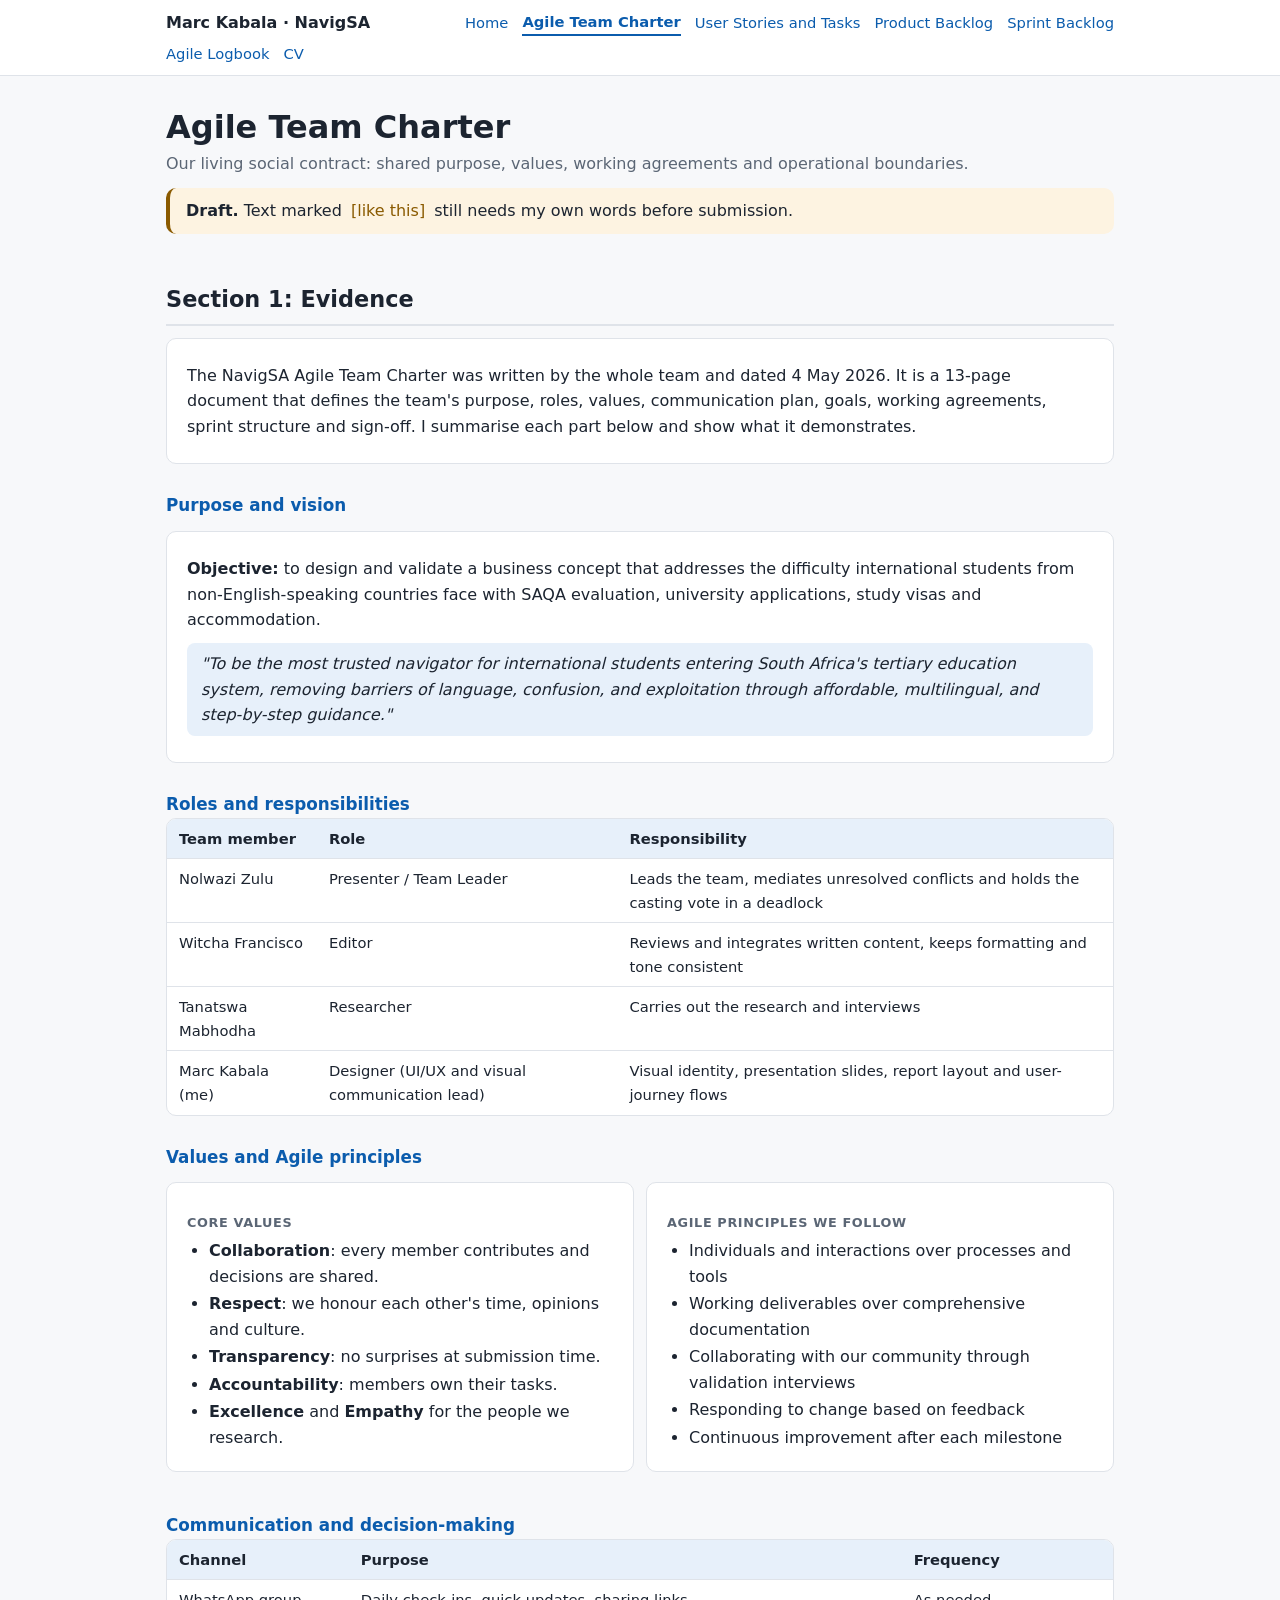
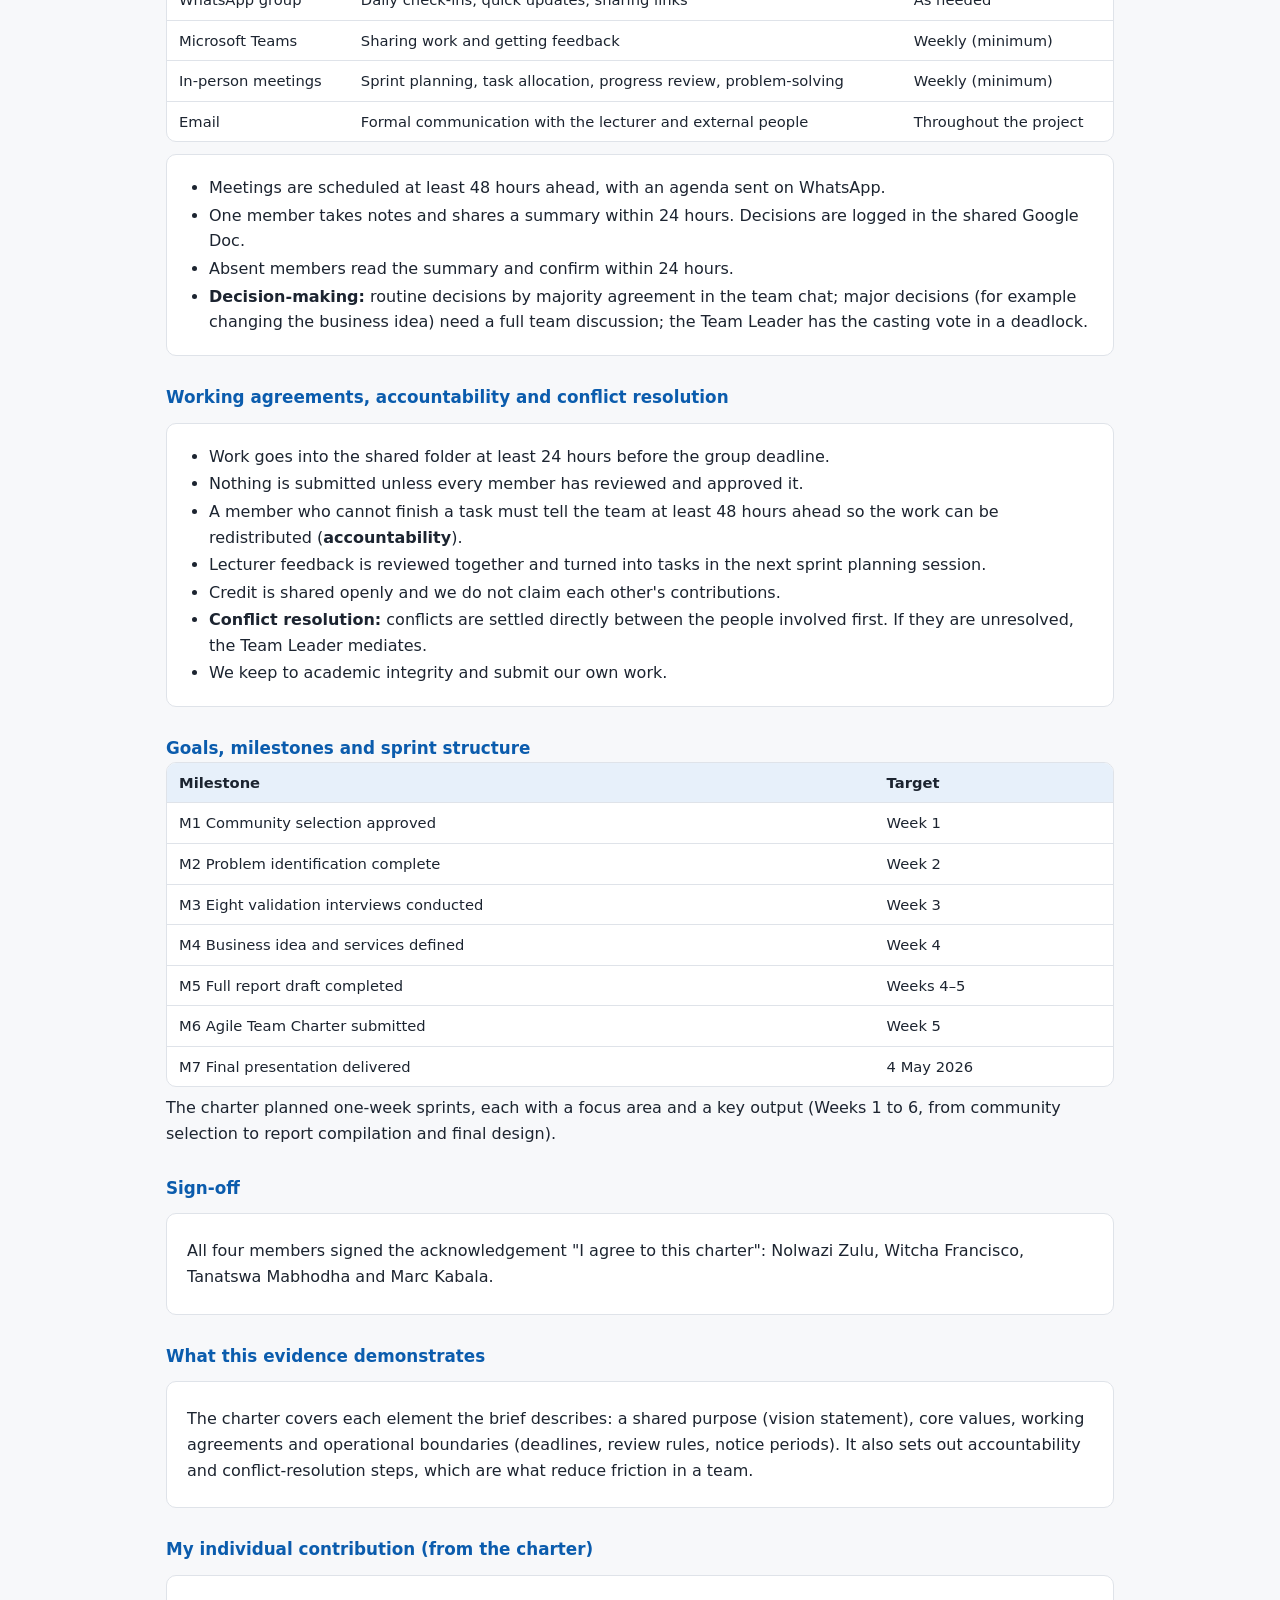
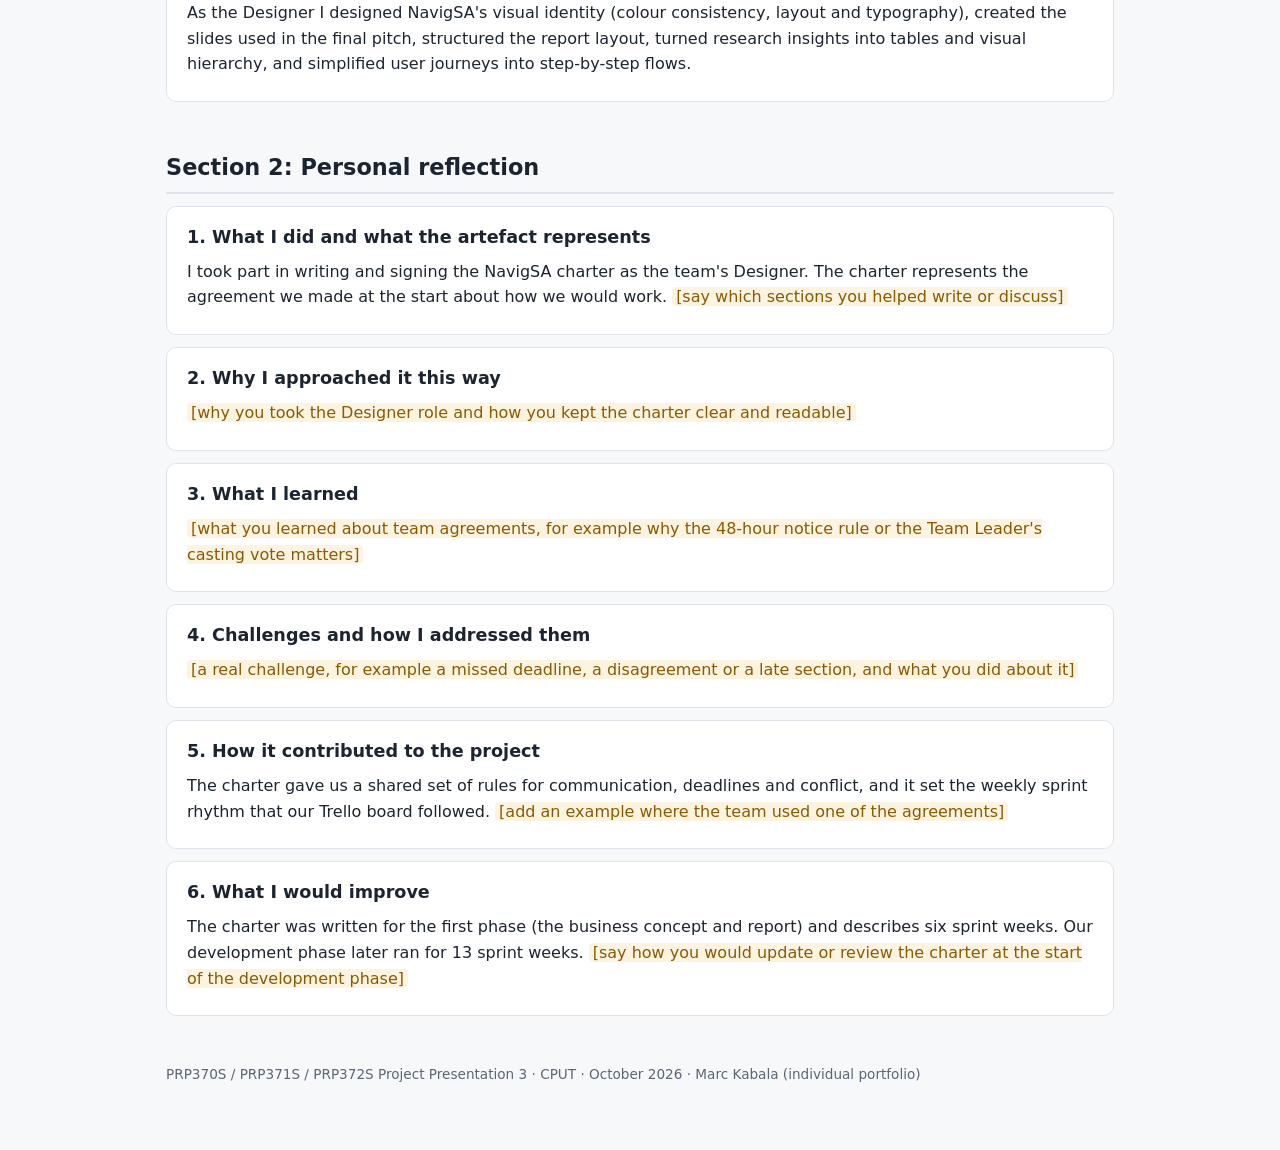
==== agile-portfolio/charter.html @ a1ca2632 "Add NavigSA Agile portfolio draft (charter, user stories, backlogs, logbook) Co-Authored-By: Claude " ====
<!doctype html><html lang="en"><head><meta charset="utf-8"><meta name="viewport" content="width=device-width, initial-scale=1">
<title>Agile Team Charter | NavigSA Agile Portfolio | Marc Kabala</title>
<meta name="description" content="Our living social contract: shared purpose, values, working agreements and operational boundaries."><link rel="stylesheet" href="assets/style.css"></head><body>
<a class="skip" href="#main">Skip to content</a>
<div class="topnav"><div><span class="brand">Marc Kabala · NavigSA</span><a href="index.html">Home</a><a href="charter.html" class=cur aria-current=page>Agile Team Charter</a><a href="user-stories.html">User Stories and Tasks</a><a href="product-backlog.html">Product Backlog</a><a href="sprint-backlog.html">Sprint Backlog</a><a href="logbook.html">Agile Logbook</a><a href="../">CV</a></div></div>
<main id="main"><h1>Agile Team Charter</h1><p class="sub">Our living social contract: shared purpose, values, working agreements and operational boundaries.</p>
<div class="draft"><strong>Draft.</strong> Text marked <span class="fill">[like this]</span> still needs my own words before submission.</div>
<h2>Section 1: Evidence</h2>
<div class=panel><p>The NavigSA Agile Team Charter was written by the whole team and dated 4 May 2026. It is a 13-page document that defines the team's purpose, roles, values, communication plan, goals, working agreements, sprint structure and sign-off. I summarise each part below and show what it demonstrates.</p></div>
<h3 class=epic>Purpose and vision</h3>
<div class=panel><p><strong>Objective:</strong> to design and validate a business concept that addresses the difficulty international students from non-English-speaking countries face with SAQA evaluation, university applications, study visas and accommodation.</p>
<blockquote>"To be the most trusted navigator for international students entering South Africa's tertiary education system, removing barriers of language, confusion, and exploitation through affordable, multilingual, and step-by-step guidance."</blockquote></div>
<h3 class=epic>Roles and responsibilities</h3>
<div class=table-wrap><table><thead><tr><th>Team member</th><th>Role</th><th>Responsibility</th></tr></thead><tbody><tr><td>Nolwazi Zulu</td><td>Presenter / Team Leader</td><td>Leads the team, mediates unresolved conflicts and holds the casting vote in a deadlock</td></tr><tr><td>Witcha Francisco</td><td>Editor</td><td>Reviews and integrates written content, keeps formatting and tone consistent</td></tr><tr><td>Tanatswa Mabhodha</td><td>Researcher</td><td>Carries out the research and interviews</td></tr><tr><td>Marc Kabala (me)</td><td>Designer (UI/UX and visual communication lead)</td><td>Visual identity, presentation slides, report layout and user-journey flows</td></tr></tbody></table></div>
<h3 class=epic>Values and Agile principles</h3>
<div class=two><div class=panel><h4>Core values</h4><ul><li><strong>Collaboration</strong>: every member contributes and decisions are shared.</li><li><strong>Respect</strong>: we honour each other's time, opinions and culture.</li><li><strong>Transparency</strong>: no surprises at submission time.</li><li><strong>Accountability</strong>: members own their tasks.</li><li><strong>Excellence</strong> and <strong>Empathy</strong> for the people we research.</li></ul></div>
<div class=panel><h4>Agile principles we follow</h4><ul><li>Individuals and interactions over processes and tools</li><li>Working deliverables over comprehensive documentation</li><li>Collaborating with our community through validation interviews</li><li>Responding to change based on feedback</li><li>Continuous improvement after each milestone</li></ul></div></div>
<h3 class=epic>Communication and decision-making</h3>
<div class=table-wrap><table><thead><tr><th>Channel</th><th>Purpose</th><th>Frequency</th></tr></thead><tbody><tr><td>WhatsApp group</td><td>Daily check-ins, quick updates, sharing links</td><td>As needed</td></tr><tr><td>Microsoft Teams</td><td>Sharing work and getting feedback</td><td>Weekly (minimum)</td></tr><tr><td>In-person meetings</td><td>Sprint planning, task allocation, progress review, problem-solving</td><td>Weekly (minimum)</td></tr><tr><td>Email</td><td>Formal communication with the lecturer and external people</td><td>Throughout the project</td></tr></tbody></table></div>
<div class=panel><ul><li>Meetings are scheduled at least 48 hours ahead, with an agenda sent on WhatsApp.</li><li>One member takes notes and shares a summary within 24 hours. Decisions are logged in the shared Google Doc.</li><li>Absent members read the summary and confirm within 24 hours.</li><li><strong>Decision-making:</strong> routine decisions by majority agreement in the team chat; major decisions (for example changing the business idea) need a full team discussion; the Team Leader has the casting vote in a deadlock.</li></ul></div>
<h3 class=epic>Working agreements, accountability and conflict resolution</h3>
<div class=panel><ul><li>Work goes into the shared folder at least 24 hours before the group deadline.</li><li>Nothing is submitted unless every member has reviewed and approved it.</li><li>A member who cannot finish a task must tell the team at least 48 hours ahead so the work can be redistributed (<strong>accountability</strong>).</li><li>Lecturer feedback is reviewed together and turned into tasks in the next sprint planning session.</li><li>Credit is shared openly and we do not claim each other's contributions.</li><li><strong>Conflict resolution:</strong> conflicts are settled directly between the people involved first. If they are unresolved, the Team Leader mediates.</li><li>We keep to academic integrity and submit our own work.</li></ul></div>
<h3 class=epic>Goals, milestones and sprint structure</h3>
<div class=table-wrap><table><thead><tr><th>Milestone</th><th>Target</th></tr></thead><tbody><tr><td>M1 Community selection approved</td><td>Week 1</td></tr><tr><td>M2 Problem identification complete</td><td>Week 2</td></tr><tr><td>M3 Eight validation interviews conducted</td><td>Week 3</td></tr><tr><td>M4 Business idea and services defined</td><td>Week 4</td></tr><tr><td>M5 Full report draft completed</td><td>Weeks 4–5</td></tr><tr><td>M6 Agile Team Charter submitted</td><td>Week 5</td></tr><tr><td>M7 Final presentation delivered</td><td>4 May 2026</td></tr></tbody></table></div>
<p>The charter planned one-week sprints, each with a focus area and a key output (Weeks 1 to 6, from community selection to report compilation and final design).</p>
<h3 class=epic>Sign-off</h3>
<div class=panel><p>All four members signed the acknowledgement "I agree to this charter": Nolwazi Zulu, Witcha Francisco, Tanatswa Mabhodha and Marc Kabala.</p></div>
<h3 class=epic>What this evidence demonstrates</h3>
<div class=panel><p>The charter covers each element the brief describes: a shared purpose (vision statement), core values, working agreements and operational boundaries (deadlines, review rules, notice periods). It also sets out accountability and conflict-resolution steps, which are what reduce friction in a team.</p></div>
<h3 class=epic>My individual contribution (from the charter)</h3>
<div class=panel><p>As the Designer I designed NavigSA's visual identity (colour consistency, layout and typography), created the slides used in the final pitch, structured the report layout, turned research insights into tables and visual hierarchy, and simplified user journeys into step-by-step flows.</p></div>
<h2 id=reflection>Section 2: Personal reflection</h2><div class=panel><h3>1. What I did and what the artefact represents</h3><p>I took part in writing and signing the NavigSA charter as the team's Designer. The charter represents the agreement we made at the start about how we would work. <span class=fill>[say which sections you helped write or discuss]</span></p></div><div class=panel><h3>2. Why I approached it this way</h3><p><span class=fill>[why you took the Designer role and how you kept the charter clear and readable]</span></p></div><div class=panel><h3>3. What I learned</h3><p><span class=fill>[what you learned about team agreements, for example why the 48-hour notice rule or the Team Leader's casting vote matters]</span></p></div><div class=panel><h3>4. Challenges and how I addressed them</h3><p><span class=fill>[a real challenge, for example a missed deadline, a disagreement or a late section, and what you did about it]</span></p></div><div class=panel><h3>5. How it contributed to the project</h3><p>The charter gave us a shared set of rules for communication, deadlines and conflict, and it set the weekly sprint rhythm that our Trello board followed. <span class=fill>[add an example where the team used one of the agreements]</span></p></div><div class=panel><h3>6. What I would improve</h3><p>The charter was written for the first phase (the business concept and report) and describes six sprint weeks. Our development phase later ran for 13 sprint weeks. <span class=fill>[say how you would update or review the charter at the start of the development phase]</span></p></div>
<footer>PRP370S / PRP371S / PRP372S Project Presentation 3 · CPUT · October 2026 · Marc Kabala (individual portfolio)</footer></main></body></html>
---- agile-portfolio/assets/style.css ----
:root{
  --bg:#f7f8fa;--surface:#ffffff;--text:#1c2430;--muted:#5b6675;--line:#dfe3e9;
  --accent:#0b5cad;--accent-soft:#e7f0fa;--must:#b3261e;--must-soft:#fbeaea;
  --should:#8a5a00;--should-soft:#fdf3e1;--ok:#1e7a3c;--ok-soft:#e6f4ea;--warn:#8a5a00;
}
@media (prefers-color-scheme: dark){
  :root:not([data-theme="light"]){
    --bg:#11151b;--surface:#1a2029;--text:#e6e9ee;--muted:#9aa5b4;--line:#2c3542;
    --accent:#6aa9ec;--accent-soft:#16283d;--must:#f08a83;--must-soft:#3a1d1c;
    --should:#e9b45a;--should-soft:#352813;--ok:#6fcf8e;--ok-soft:#173222;--warn:#e9b45a;
  }
}
:root[data-theme="dark"]{
  --bg:#11151b;--surface:#1a2029;--text:#e6e9ee;--muted:#9aa5b4;--line:#2c3542;
  --accent:#6aa9ec;--accent-soft:#16283d;--must:#f08a83;--must-soft:#3a1d1c;
  --should:#e9b45a;--should-soft:#352813;--ok:#6fcf8e;--ok-soft:#173222;--warn:#e9b45a;
}
*{box-sizing:border-box}
body{margin:0;background:var(--bg);color:var(--text);font:16px/1.6 system-ui,-apple-system,"Segoe UI",Roboto,sans-serif}
main{max-width:980px;margin:0 auto;padding:32px 16px 64px}
h1{font-size:2rem;line-height:1.2;margin:0 0 4px}
h2{font-size:1.4rem;margin:48px 0 12px;padding-bottom:6px;border-bottom:2px solid var(--line)}
h3{font-size:1.1rem;margin:0}
h4{font-size:.8rem;text-transform:uppercase;letter-spacing:.05em;color:var(--muted);margin:14px 0 4px}
p{margin:8px 0}
a{color:var(--accent)}
.sub{color:var(--muted);margin:0}
nav{display:flex;flex-wrap:wrap;gap:8px;margin:20px 0 0}
nav a{background:var(--surface);border:1px solid var(--line);border-radius:999px;padding:4px 12px;text-decoration:none;font-size:.9rem}
.panel{background:var(--surface);border:1px solid var(--line);border-radius:10px;padding:16px 20px;margin:12px 0}
.grid{display:grid;grid-template-columns:repeat(auto-fit,minmax(180px,1fr));gap:12px}
.stat{background:var(--surface);border:1px solid var(--line);border-radius:10px;padding:12px 16px}
.stat b{display:block;font-size:1.6rem}
.stat span{color:var(--muted);font-size:.9rem}
.table-wrap{overflow-x:auto;background:var(--surface);border:1px solid var(--line);border-radius:10px}
table{border-collapse:collapse;width:100%;font-size:.92rem}
th,td{text-align:left;padding:8px 12px;border-bottom:1px solid var(--line);vertical-align:top}
th{background:var(--accent-soft);font-weight:600}
tr:last-child td{border-bottom:0}
.epic{margin-top:28px;font-size:1.05rem;color:var(--accent)}
.story{background:var(--surface);border:1px solid var(--line);border-left:4px solid var(--accent);border-radius:10px;padding:16px 20px;margin:14px 0}
.story header{display:flex;flex-wrap:wrap;justify-content:space-between;gap:8px;align-items:baseline}
.id{font-family:ui-monospace,Consolas,monospace;color:var(--muted);font-size:.85rem;margin-right:6px}
.tags{display:flex;flex-wrap:wrap;gap:6px}
.tag{font-size:.75rem;border-radius:999px;padding:2px 10px;border:1px solid var(--line);white-space:nowrap}
.must{background:var(--must-soft);color:var(--must);border-color:transparent}
.should{background:var(--should-soft);color:var(--should);border-color:transparent}
.done{background:var(--ok-soft);color:var(--ok);border-color:transparent}
.open{color:var(--muted)}
blockquote{margin:10px 0;padding:8px 14px;background:var(--accent-soft);border-radius:8px;font-style:italic}
ul,ol{margin:4px 0;padding-left:22px}
li{margin:2px 0}
.ac li::marker{content:"✓  ";color:var(--ok)}
.tasks li{list-style:none;margin-left:-22px;display:flex;gap:8px}
.tasks li::before{content:"☐";color:var(--muted)}
.meta{font-size:.85rem;color:var(--muted);margin-top:10px}
.finding{border-left:4px solid var(--warn)}
.refs li{margin-bottom:6px}
footer{margin-top:48px;color:var(--muted);font-size:.85rem}
@media print{nav{display:none}.story{break-inside:avoid}}

.topnav{background:var(--surface);border-bottom:1px solid var(--line)}
.topnav div{max-width:980px;margin:0 auto;padding:10px 16px;display:flex;flex-wrap:wrap;gap:6px 14px;align-items:center}
.topnav a{text-decoration:none;font-size:.92rem}
.topnav a.cur{font-weight:700;border-bottom:2px solid var(--accent)}
.topnav .brand{font-weight:700;margin-right:auto}
.draft{border-left:4px solid var(--should);background:var(--should-soft);border-radius:10px;padding:10px 16px;margin:12px 0}
.fill{background:var(--should-soft);color:var(--should);padding:0 4px;border-radius:4px}
.two{display:grid;grid-template-columns:repeat(auto-fit,minmax(280px,1fr));gap:12px}
details{background:var(--surface);border:1px solid var(--line);border-radius:10px;padding:8px 16px;margin:10px 0}
summary{cursor:pointer;font-weight:600}
.skip{position:absolute;left:-999px}.skip:focus{left:8px;top:8px;background:var(--surface);padding:6px 10px;z-index:9}
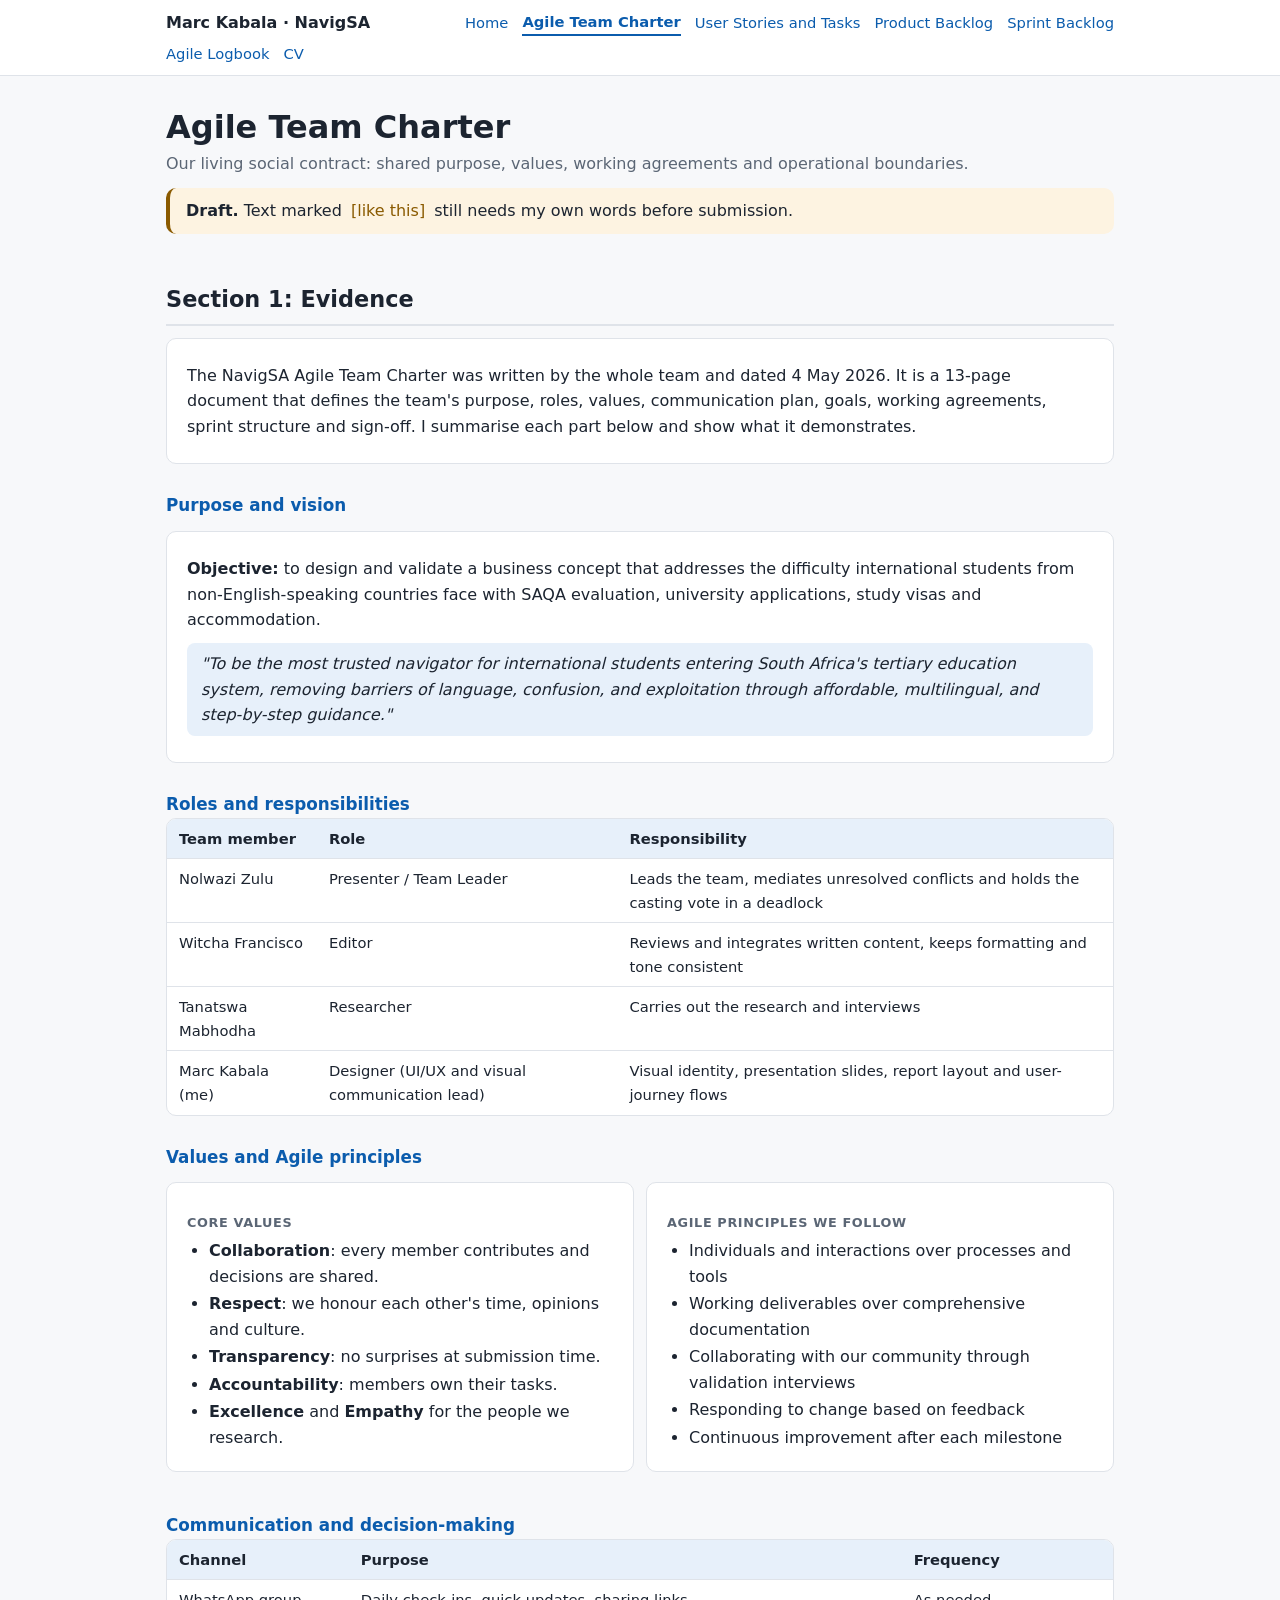
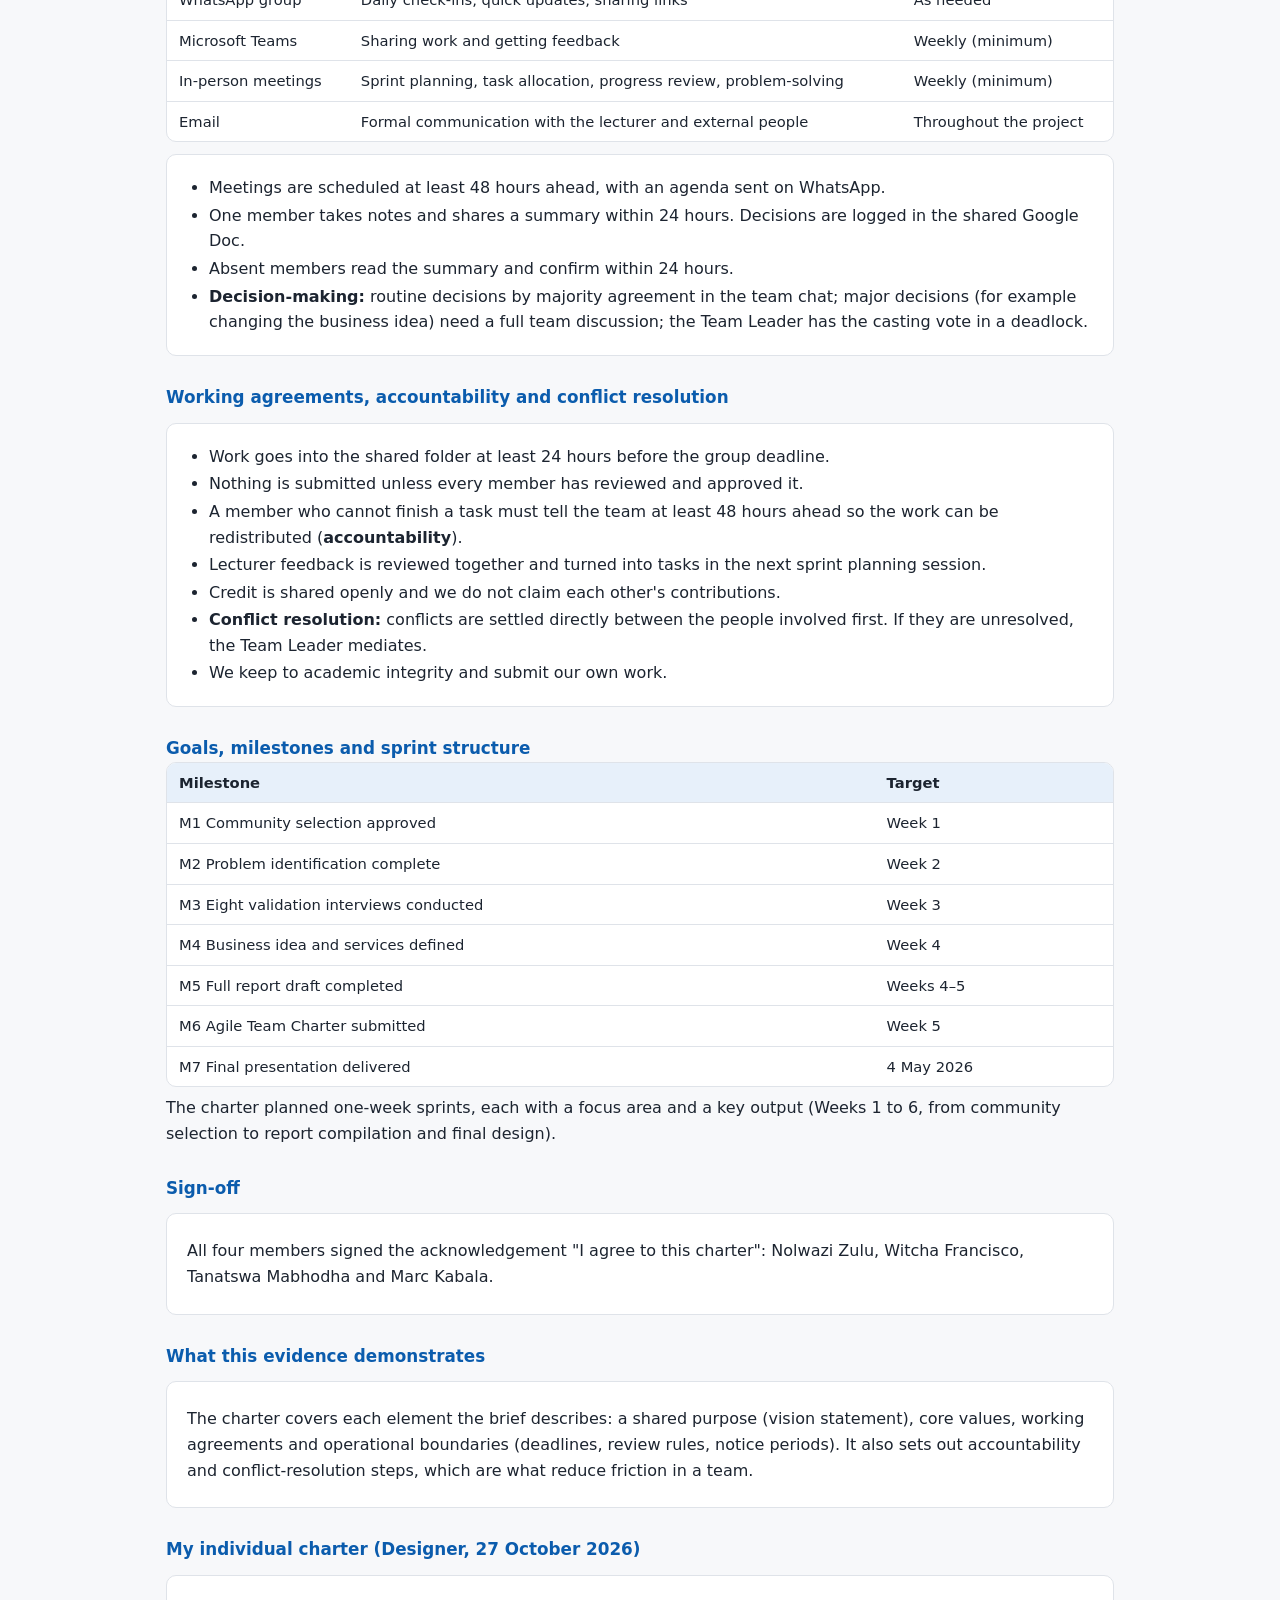
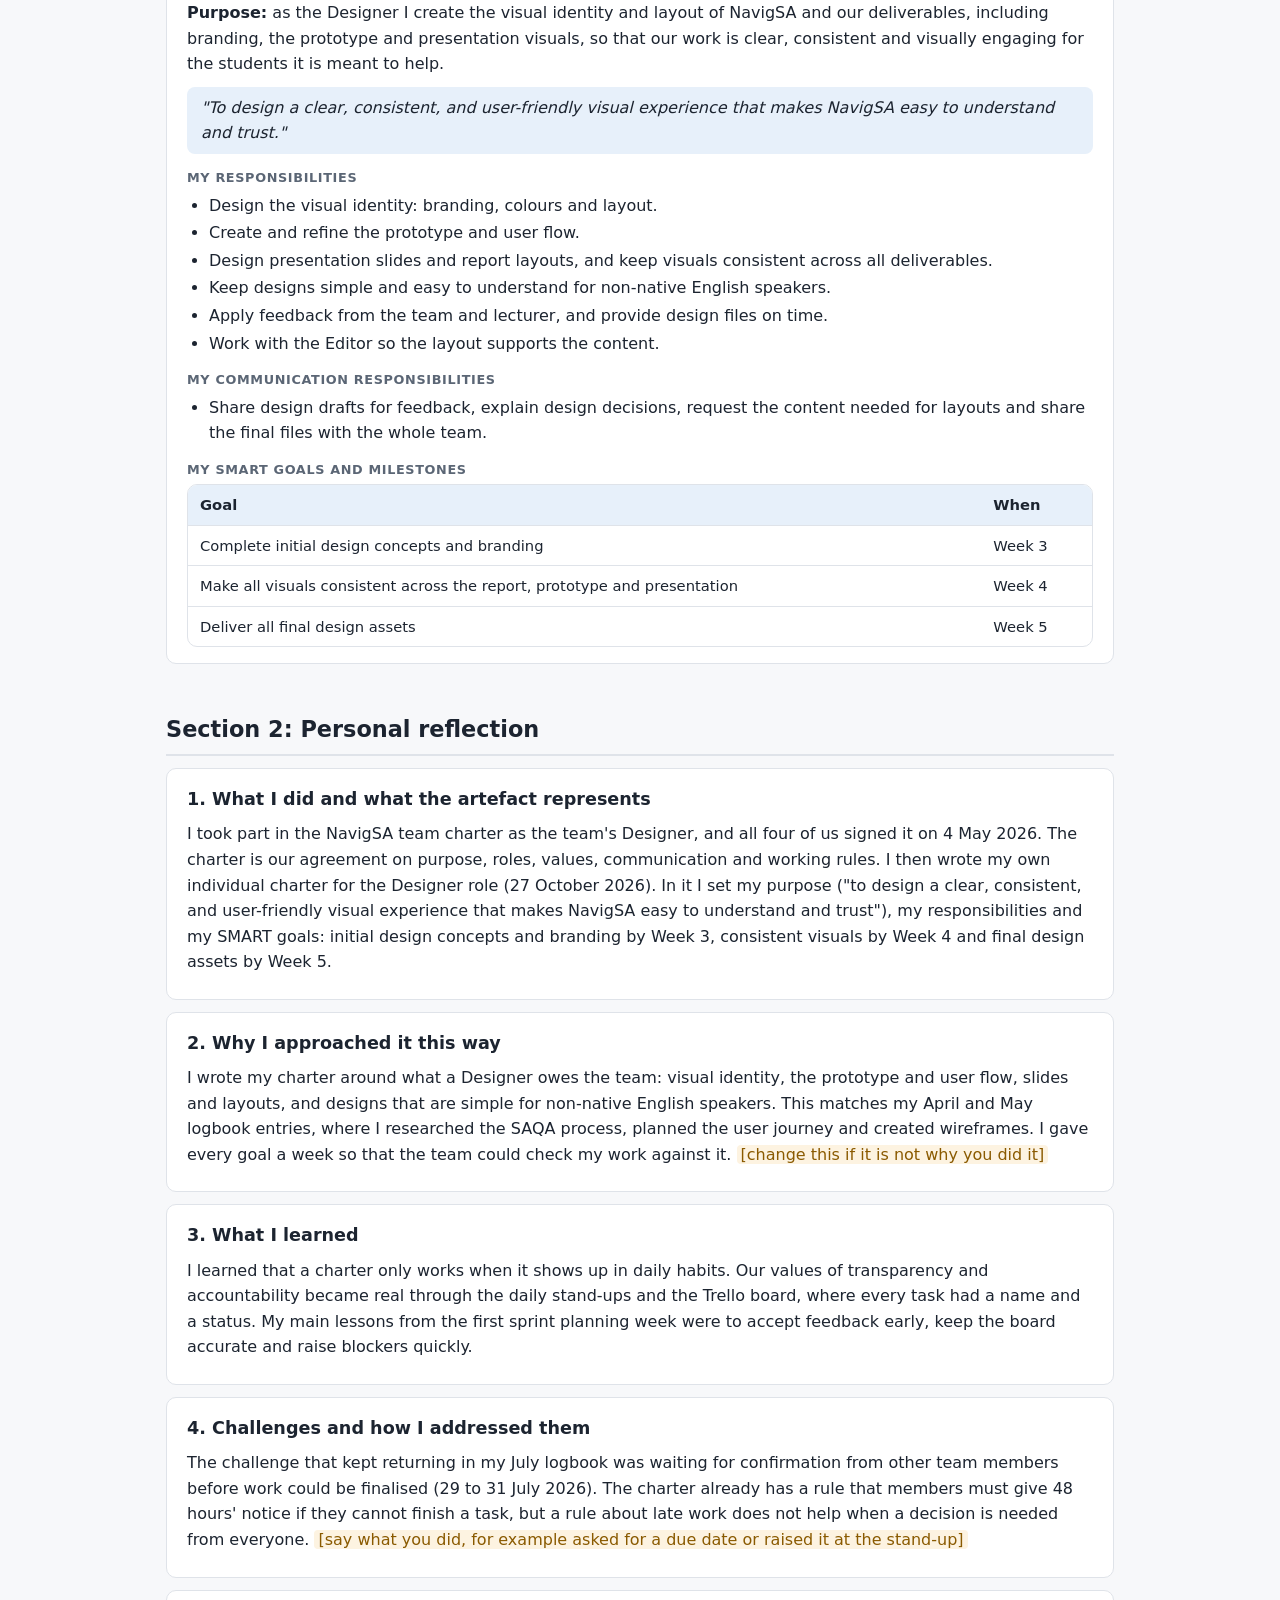
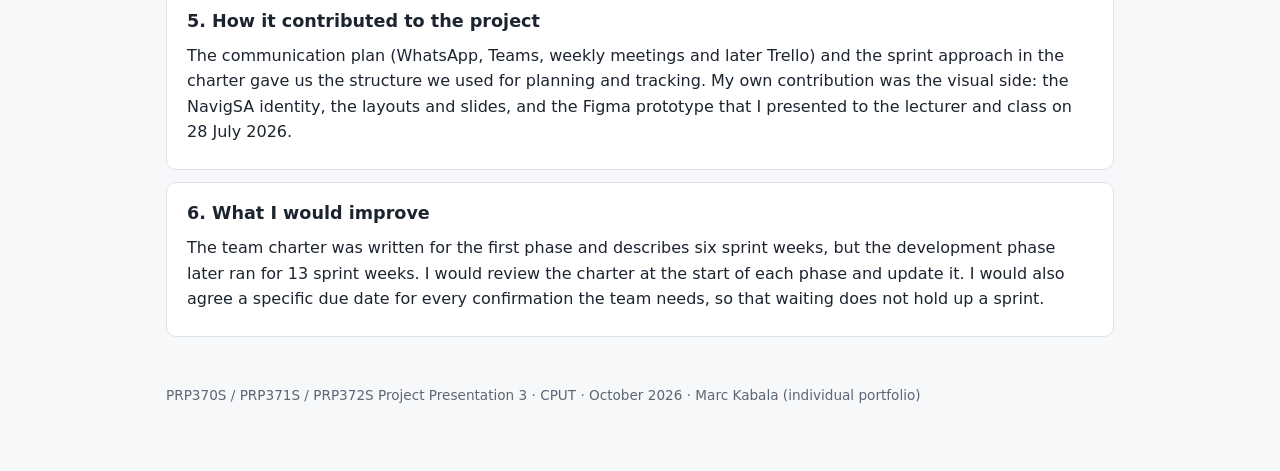
==== commit 147f4d2a: "Add personal reflections and individual Designer charter to portfolio pages Co-Authored-By: Claude S" ====
--- a/agile-portfolio/charter.html
+++ b/agile-portfolio/charter.html
@@ -27,7 +27,11 @@
 <div class=panel><p>All four members signed the acknowledgement "I agree to this charter": Nolwazi Zulu, Witcha Francisco, Tanatswa Mabhodha and Marc Kabala.</p></div>
 <h3 class=epic>What this evidence demonstrates</h3>
 <div class=panel><p>The charter covers each element the brief describes: a shared purpose (vision statement), core values, working agreements and operational boundaries (deadlines, review rules, notice periods). It also sets out accountability and conflict-resolution steps, which are what reduce friction in a team.</p></div>
-<h3 class=epic>My individual contribution (from the charter)</h3>
-<div class=panel><p>As the Designer I designed NavigSA's visual identity (colour consistency, layout and typography), created the slides used in the final pitch, structured the report layout, turned research insights into tables and visual hierarchy, and simplified user journeys into step-by-step flows.</p></div>
-<h2 id=reflection>Section 2: Personal reflection</h2><div class=panel><h3>1. What I did and what the artefact represents</h3><p>I took part in writing and signing the NavigSA charter as the team's Designer. The charter represents the agreement we made at the start about how we would work. <span class=fill>[say which sections you helped write or discuss]</span></p></div><div class=panel><h3>2. Why I approached it this way</h3><p><span class=fill>[why you took the Designer role and how you kept the charter clear and readable]</span></p></div><div class=panel><h3>3. What I learned</h3><p><span class=fill>[what you learned about team agreements, for example why the 48-hour notice rule or the Team Leader's casting vote matters]</span></p></div><div class=panel><h3>4. Challenges and how I addressed them</h3><p><span class=fill>[a real challenge, for example a missed deadline, a disagreement or a late section, and what you did about it]</span></p></div><div class=panel><h3>5. How it contributed to the project</h3><p>The charter gave us a shared set of rules for communication, deadlines and conflict, and it set the weekly sprint rhythm that our Trello board followed. <span class=fill>[add an example where the team used one of the agreements]</span></p></div><div class=panel><h3>6. What I would improve</h3><p>The charter was written for the first phase (the business concept and report) and describes six sprint weeks. Our development phase later ran for 13 sprint weeks. <span class=fill>[say how you would update or review the charter at the start of the development phase]</span></p></div>
+<h3 class=epic>My individual charter (Designer, 27 October 2026)</h3>
+<div class=panel><p><strong>Purpose:</strong> as the Designer I create the visual identity and layout of NavigSA and our deliverables, including branding, the prototype and presentation visuals, so that our work is clear, consistent and visually engaging for the students it is meant to help.</p>
+<blockquote>"To design a clear, consistent, and user-friendly visual experience that makes NavigSA easy to understand and trust."</blockquote>
+<h4>My responsibilities</h4><ul><li>Design the visual identity: branding, colours and layout.</li><li>Create and refine the prototype and user flow.</li><li>Design presentation slides and report layouts, and keep visuals consistent across all deliverables.</li><li>Keep designs simple and easy to understand for non-native English speakers.</li><li>Apply feedback from the team and lecturer, and provide design files on time.</li><li>Work with the Editor so the layout supports the content.</li></ul>
+<h4>My communication responsibilities</h4><ul><li>Share design drafts for feedback, explain design decisions, request the content needed for layouts and share the final files with the whole team.</li></ul>
+<h4>My SMART goals and milestones</h4><div class=table-wrap><table><thead><tr><th>Goal</th><th>When</th></tr></thead><tbody><tr><td>Complete initial design concepts and branding</td><td>Week 3</td></tr><tr><td>Make all visuals consistent across the report, prototype and presentation</td><td>Week 4</td></tr><tr><td>Deliver all final design assets</td><td>Week 5</td></tr></tbody></table></div></div>
+<h2 id=reflection>Section 2: Personal reflection</h2><div class=panel><h3>1. What I did and what the artefact represents</h3><p>I took part in the NavigSA team charter as the team's Designer, and all four of us signed it on 4 May 2026. The charter is our agreement on purpose, roles, values, communication and working rules. I then wrote my own individual charter for the Designer role (27 October 2026). In it I set my purpose ("to design a clear, consistent, and user-friendly visual experience that makes NavigSA easy to understand and trust"), my responsibilities and my SMART goals: initial design concepts and branding by Week 3, consistent visuals by Week 4 and final design assets by Week 5.</p></div><div class=panel><h3>2. Why I approached it this way</h3><p>I wrote my charter around what a Designer owes the team: visual identity, the prototype and user flow, slides and layouts, and designs that are simple for non-native English speakers. This matches my April and May logbook entries, where I researched the SAQA process, planned the user journey and created wireframes. I gave every goal a week so that the team could check my work against it. <span class=fill>[change this if it is not why you did it]</span></p></div><div class=panel><h3>3. What I learned</h3><p>I learned that a charter only works when it shows up in daily habits. Our values of transparency and accountability became real through the daily stand-ups and the Trello board, where every task had a name and a status. My main lessons from the first sprint planning week were to accept feedback early, keep the board accurate and raise blockers quickly.</p></div><div class=panel><h3>4. Challenges and how I addressed them</h3><p>The challenge that kept returning in my July logbook was waiting for confirmation from other team members before work could be finalised (29 to 31 July 2026). The charter already has a rule that members must give 48 hours' notice if they cannot finish a task, but a rule about late work does not help when a decision is needed from everyone. <span class=fill>[say what you did, for example asked for a due date or raised it at the stand-up]</span></p></div><div class=panel><h3>5. How it contributed to the project</h3><p>The communication plan (WhatsApp, Teams, weekly meetings and later Trello) and the sprint approach in the charter gave us the structure we used for planning and tracking. My own contribution was the visual side: the NavigSA identity, the layouts and slides, and the Figma prototype that I presented to the lecturer and class on 28 July 2026.</p></div><div class=panel><h3>6. What I would improve</h3><p>The team charter was written for the first phase and describes six sprint weeks, but the development phase later ran for 13 sprint weeks. I would review the charter at the start of each phase and update it. I would also agree a specific due date for every confirmation the team needs, so that waiting does not hold up a sprint.</p></div>
 <footer>PRP370S / PRP371S / PRP372S Project Presentation 3 · CPUT · October 2026 · Marc Kabala (individual portfolio)</footer></main></body></html>
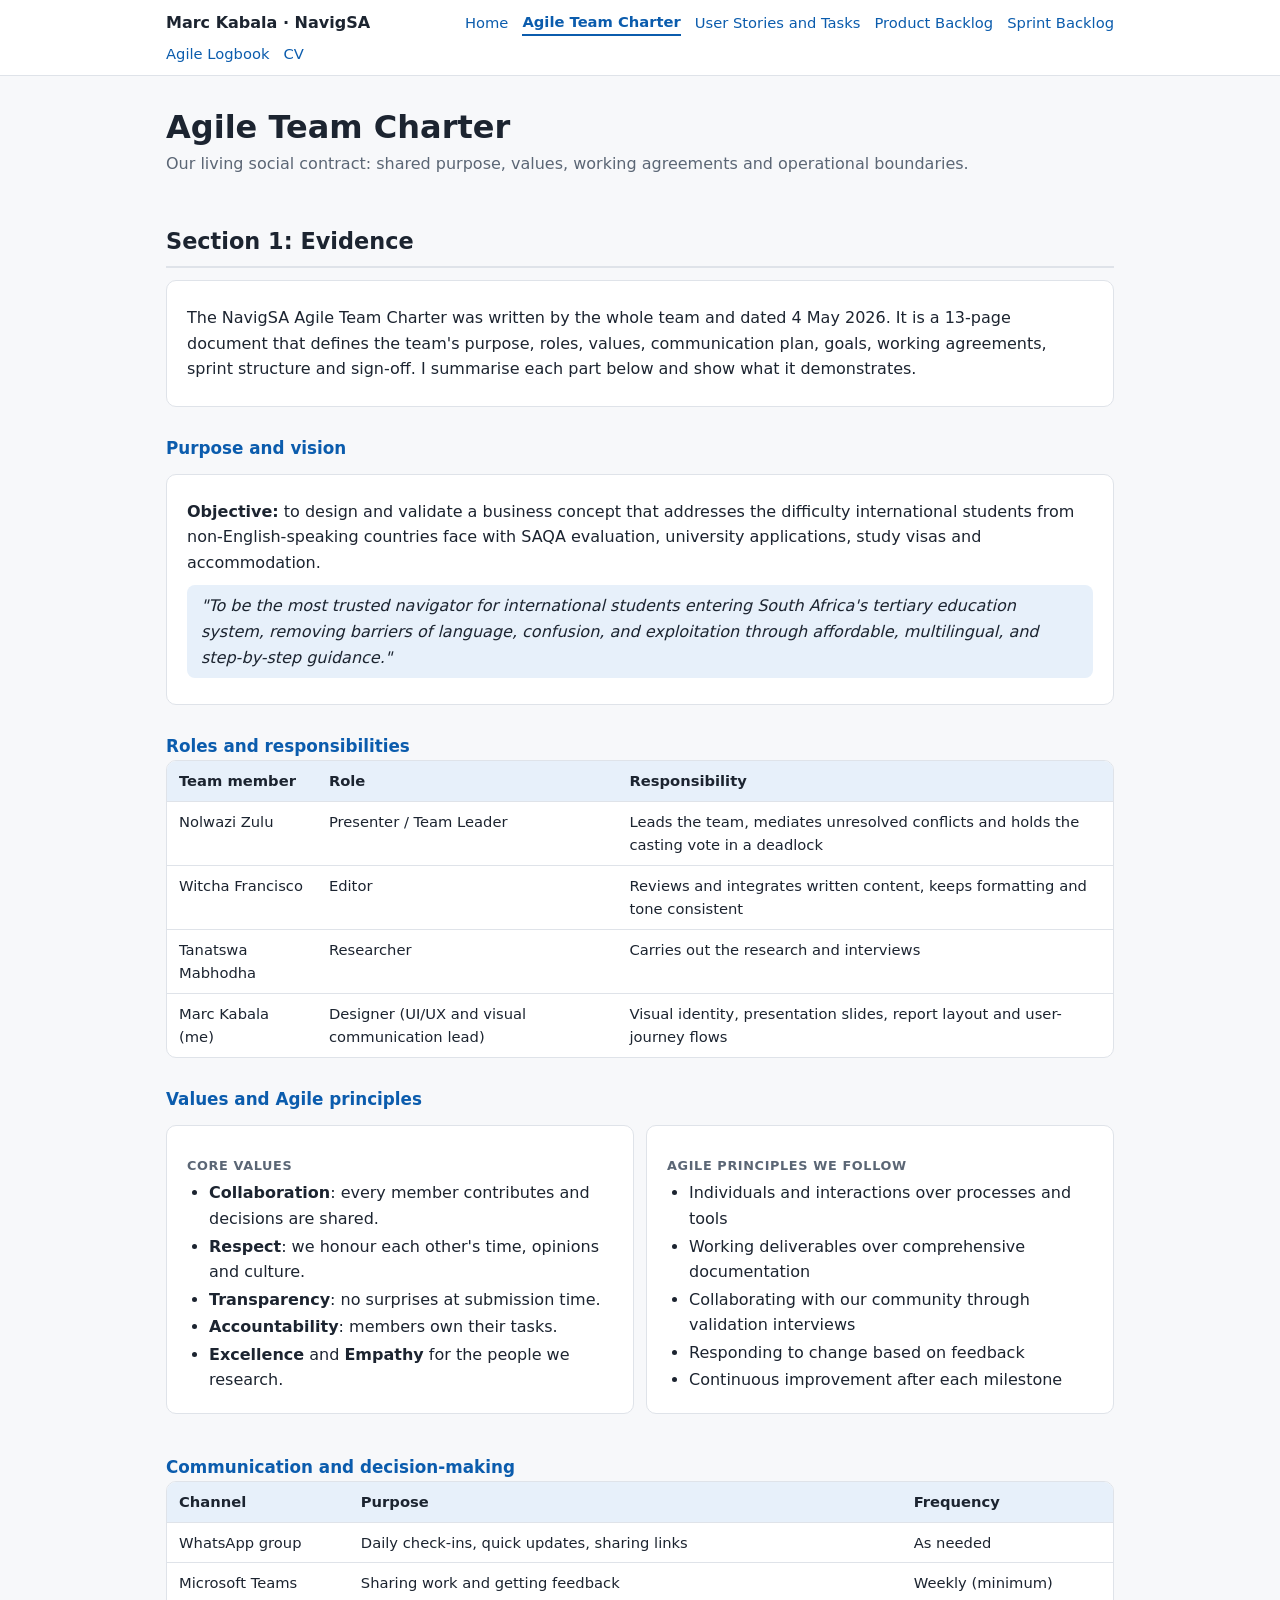
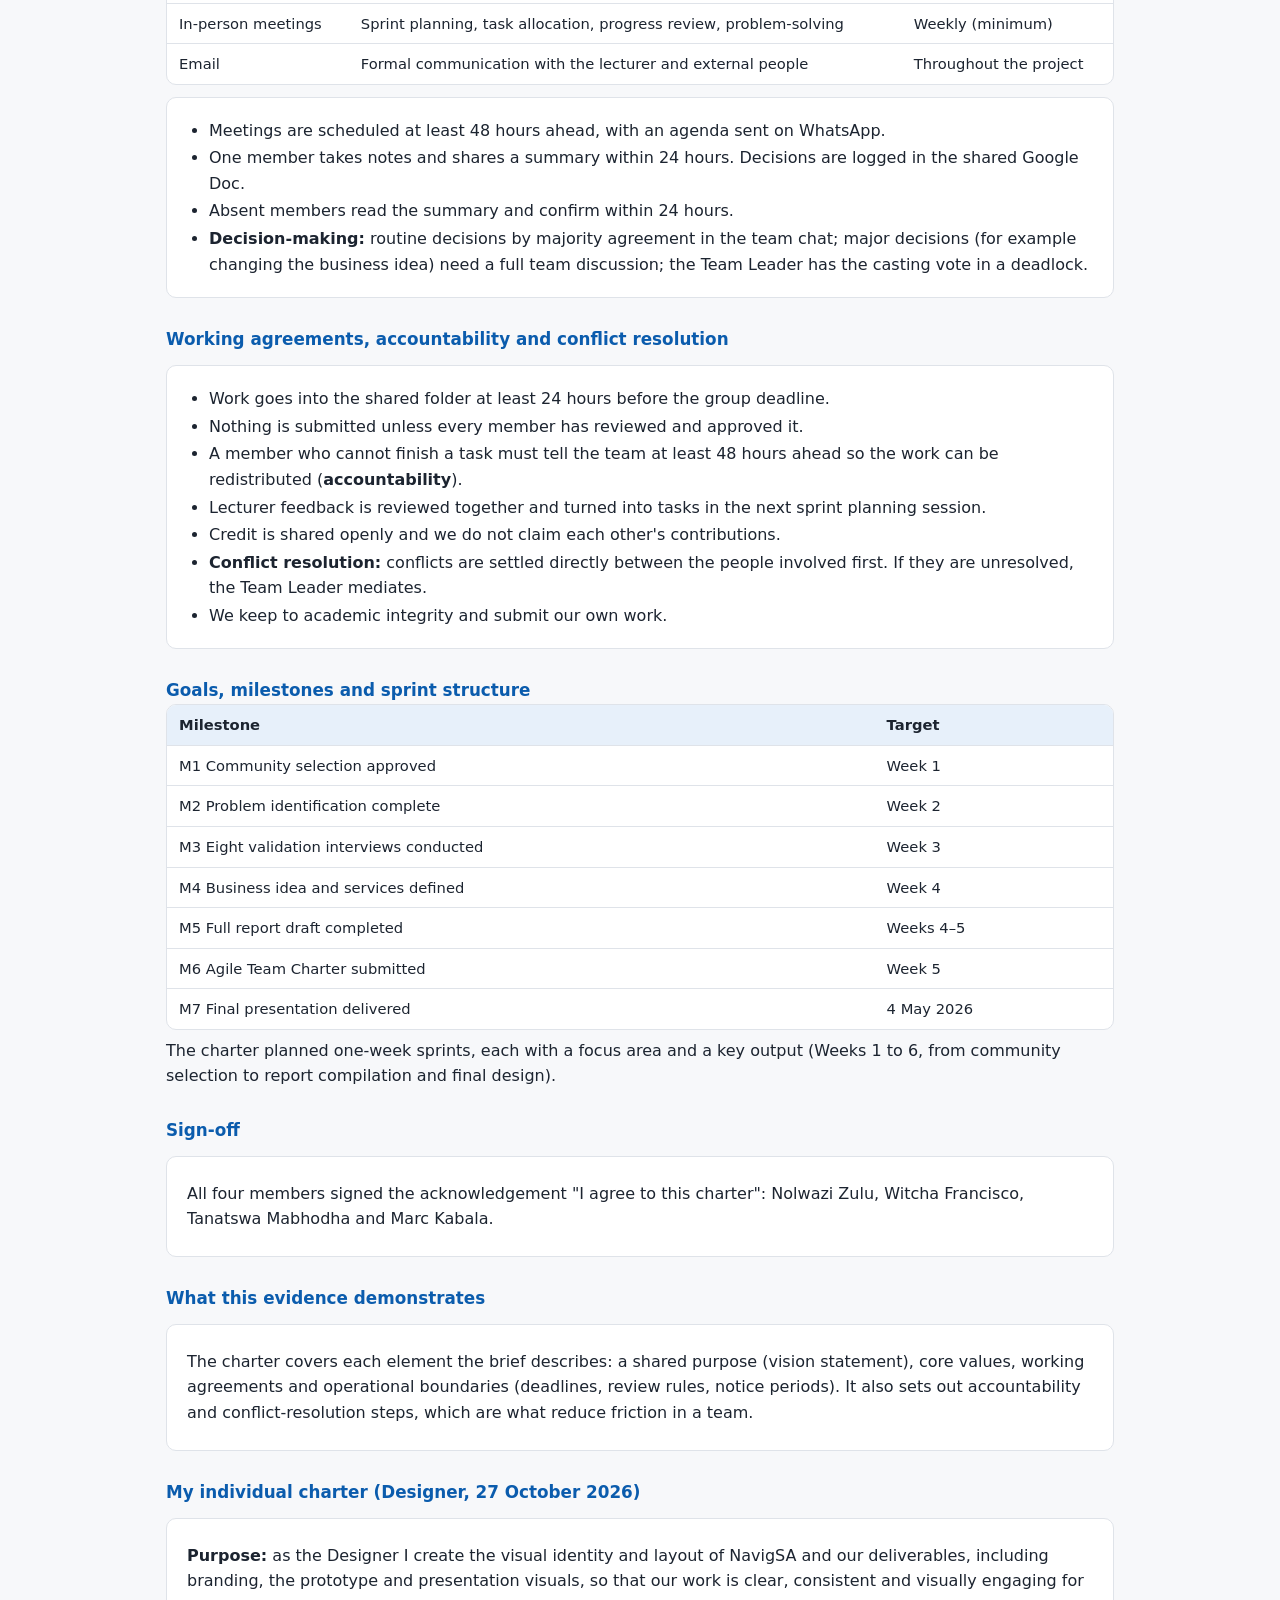
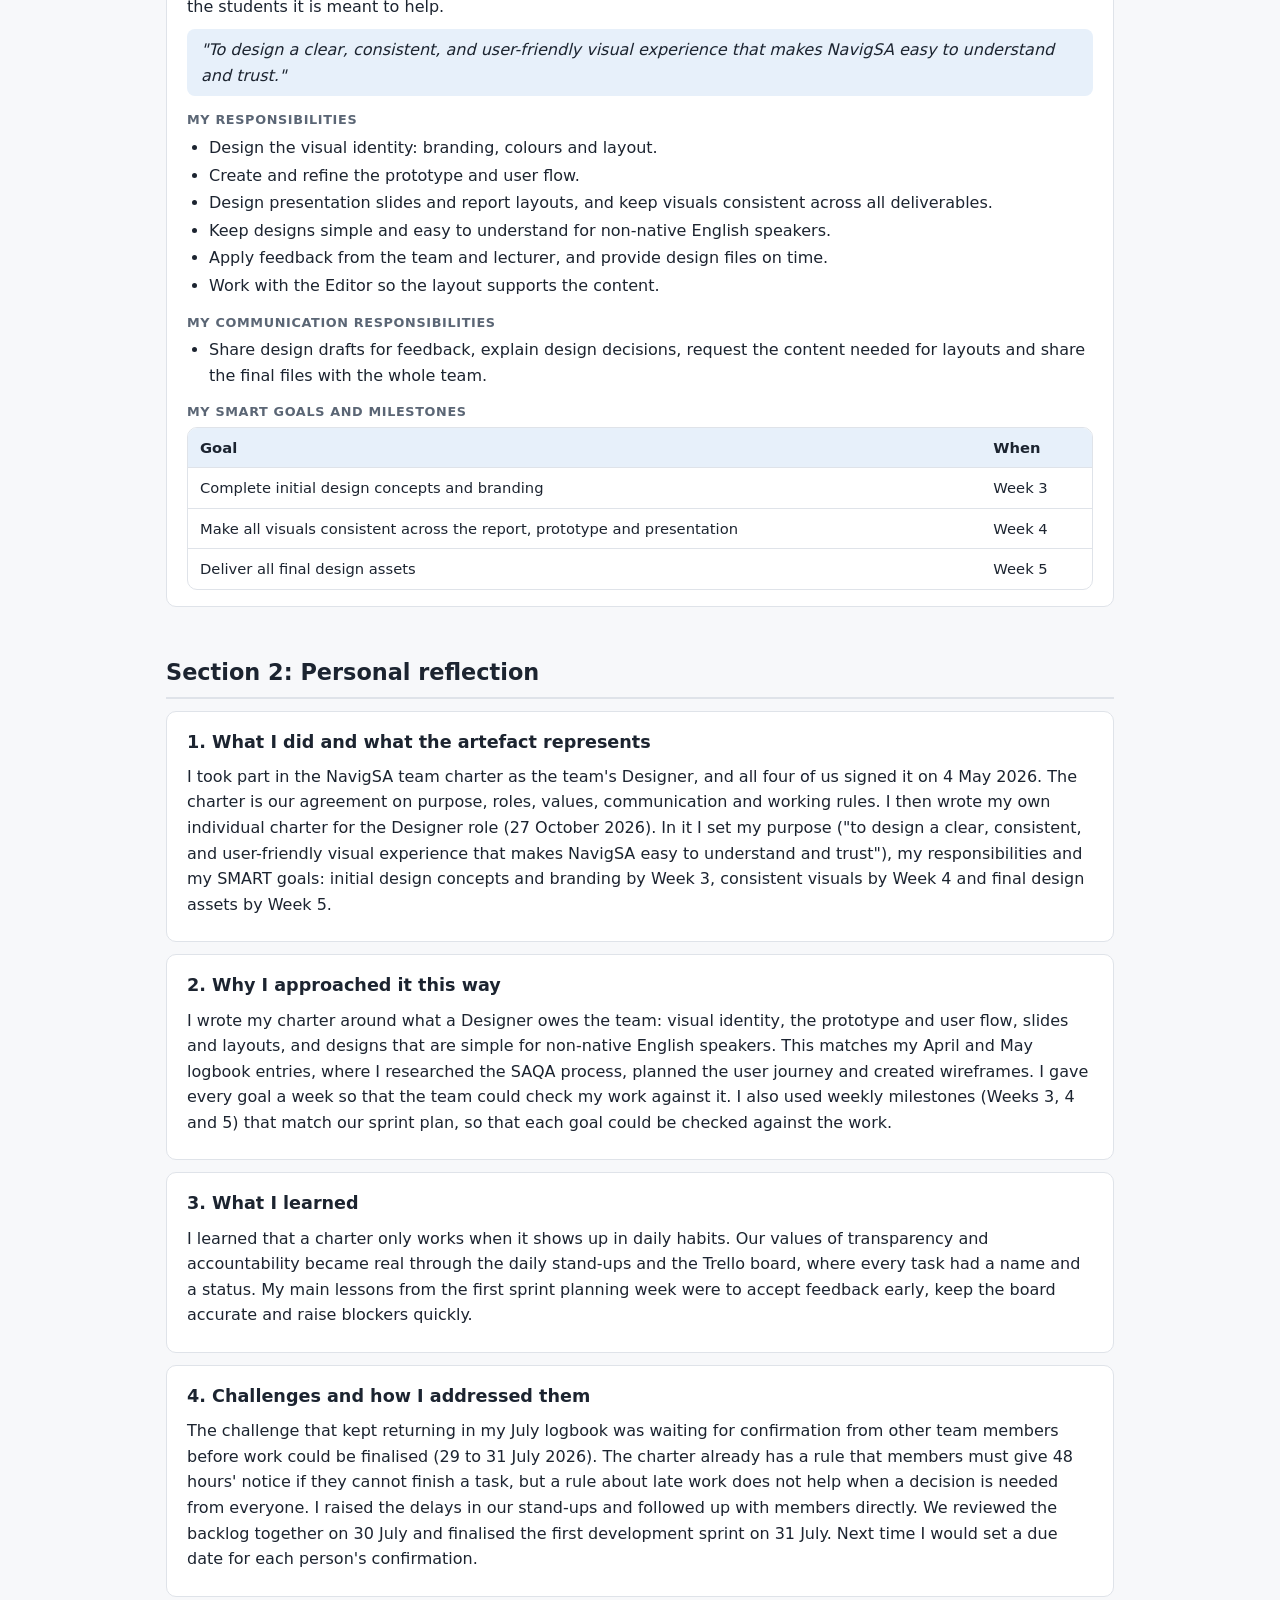
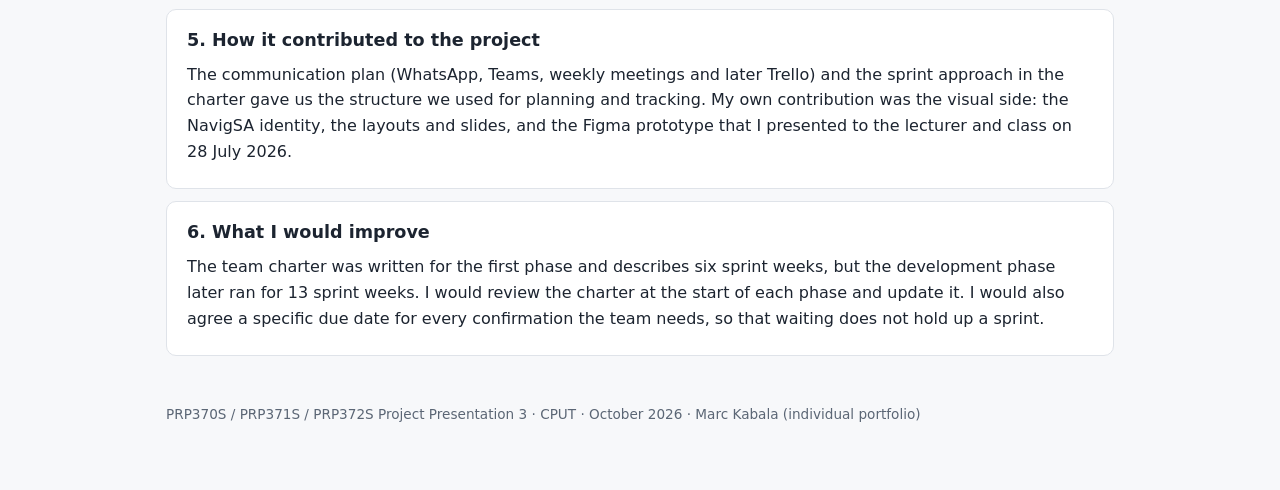
==== commit 44c8cc85: "Fill reflections with final answers, add weekly goals and Sprint 29-32 dates, remove draft banners C" ====
--- a/agile-portfolio/charter.html
+++ b/agile-portfolio/charter.html
@@ -4,7 +4,6 @@
 <a class="skip" href="#main">Skip to content</a>
 <div class="topnav"><div><span class="brand">Marc Kabala · NavigSA</span><a href="index.html">Home</a><a href="charter.html" class=cur aria-current=page>Agile Team Charter</a><a href="user-stories.html">User Stories and Tasks</a><a href="product-backlog.html">Product Backlog</a><a href="sprint-backlog.html">Sprint Backlog</a><a href="logbook.html">Agile Logbook</a><a href="../">CV</a></div></div>
 <main id="main"><h1>Agile Team Charter</h1><p class="sub">Our living social contract: shared purpose, values, working agreements and operational boundaries.</p>
-<div class="draft"><strong>Draft.</strong> Text marked <span class="fill">[like this]</span> still needs my own words before submission.</div>
 <h2>Section 1: Evidence</h2>
 <div class=panel><p>The NavigSA Agile Team Charter was written by the whole team and dated 4 May 2026. It is a 13-page document that defines the team's purpose, roles, values, communication plan, goals, working agreements, sprint structure and sign-off. I summarise each part below and show what it demonstrates.</p></div>
 <h3 class=epic>Purpose and vision</h3>
@@ -33,5 +32,5 @@
 <h4>My responsibilities</h4><ul><li>Design the visual identity: branding, colours and layout.</li><li>Create and refine the prototype and user flow.</li><li>Design presentation slides and report layouts, and keep visuals consistent across all deliverables.</li><li>Keep designs simple and easy to understand for non-native English speakers.</li><li>Apply feedback from the team and lecturer, and provide design files on time.</li><li>Work with the Editor so the layout supports the content.</li></ul>
 <h4>My communication responsibilities</h4><ul><li>Share design drafts for feedback, explain design decisions, request the content needed for layouts and share the final files with the whole team.</li></ul>
 <h4>My SMART goals and milestones</h4><div class=table-wrap><table><thead><tr><th>Goal</th><th>When</th></tr></thead><tbody><tr><td>Complete initial design concepts and branding</td><td>Week 3</td></tr><tr><td>Make all visuals consistent across the report, prototype and presentation</td><td>Week 4</td></tr><tr><td>Deliver all final design assets</td><td>Week 5</td></tr></tbody></table></div></div>
-<h2 id=reflection>Section 2: Personal reflection</h2><div class=panel><h3>1. What I did and what the artefact represents</h3><p>I took part in the NavigSA team charter as the team's Designer, and all four of us signed it on 4 May 2026. The charter is our agreement on purpose, roles, values, communication and working rules. I then wrote my own individual charter for the Designer role (27 October 2026). In it I set my purpose ("to design a clear, consistent, and user-friendly visual experience that makes NavigSA easy to understand and trust"), my responsibilities and my SMART goals: initial design concepts and branding by Week 3, consistent visuals by Week 4 and final design assets by Week 5.</p></div><div class=panel><h3>2. Why I approached it this way</h3><p>I wrote my charter around what a Designer owes the team: visual identity, the prototype and user flow, slides and layouts, and designs that are simple for non-native English speakers. This matches my April and May logbook entries, where I researched the SAQA process, planned the user journey and created wireframes. I gave every goal a week so that the team could check my work against it. <span class=fill>[change this if it is not why you did it]</span></p></div><div class=panel><h3>3. What I learned</h3><p>I learned that a charter only works when it shows up in daily habits. Our values of transparency and accountability became real through the daily stand-ups and the Trello board, where every task had a name and a status. My main lessons from the first sprint planning week were to accept feedback early, keep the board accurate and raise blockers quickly.</p></div><div class=panel><h3>4. Challenges and how I addressed them</h3><p>The challenge that kept returning in my July logbook was waiting for confirmation from other team members before work could be finalised (29 to 31 July 2026). The charter already has a rule that members must give 48 hours' notice if they cannot finish a task, but a rule about late work does not help when a decision is needed from everyone. <span class=fill>[say what you did, for example asked for a due date or raised it at the stand-up]</span></p></div><div class=panel><h3>5. How it contributed to the project</h3><p>The communication plan (WhatsApp, Teams, weekly meetings and later Trello) and the sprint approach in the charter gave us the structure we used for planning and tracking. My own contribution was the visual side: the NavigSA identity, the layouts and slides, and the Figma prototype that I presented to the lecturer and class on 28 July 2026.</p></div><div class=panel><h3>6. What I would improve</h3><p>The team charter was written for the first phase and describes six sprint weeks, but the development phase later ran for 13 sprint weeks. I would review the charter at the start of each phase and update it. I would also agree a specific due date for every confirmation the team needs, so that waiting does not hold up a sprint.</p></div>
+<h2 id=reflection>Section 2: Personal reflection</h2><div class=panel><h3>1. What I did and what the artefact represents</h3><p>I took part in the NavigSA team charter as the team's Designer, and all four of us signed it on 4 May 2026. The charter is our agreement on purpose, roles, values, communication and working rules. I then wrote my own individual charter for the Designer role (27 October 2026). In it I set my purpose ("to design a clear, consistent, and user-friendly visual experience that makes NavigSA easy to understand and trust"), my responsibilities and my SMART goals: initial design concepts and branding by Week 3, consistent visuals by Week 4 and final design assets by Week 5.</p></div><div class=panel><h3>2. Why I approached it this way</h3><p>I wrote my charter around what a Designer owes the team: visual identity, the prototype and user flow, slides and layouts, and designs that are simple for non-native English speakers. This matches my April and May logbook entries, where I researched the SAQA process, planned the user journey and created wireframes. I gave every goal a week so that the team could check my work against it. I also used weekly milestones (Weeks 3, 4 and 5) that match our sprint plan, so that each goal could be checked against the work.</p></div><div class=panel><h3>3. What I learned</h3><p>I learned that a charter only works when it shows up in daily habits. Our values of transparency and accountability became real through the daily stand-ups and the Trello board, where every task had a name and a status. My main lessons from the first sprint planning week were to accept feedback early, keep the board accurate and raise blockers quickly.</p></div><div class=panel><h3>4. Challenges and how I addressed them</h3><p>The challenge that kept returning in my July logbook was waiting for confirmation from other team members before work could be finalised (29 to 31 July 2026). The charter already has a rule that members must give 48 hours' notice if they cannot finish a task, but a rule about late work does not help when a decision is needed from everyone. I raised the delays in our stand-ups and followed up with members directly. We reviewed the backlog together on 30 July and finalised the first development sprint on 31 July. Next time I would set a due date for each person's confirmation.</p></div><div class=panel><h3>5. How it contributed to the project</h3><p>The communication plan (WhatsApp, Teams, weekly meetings and later Trello) and the sprint approach in the charter gave us the structure we used for planning and tracking. My own contribution was the visual side: the NavigSA identity, the layouts and slides, and the Figma prototype that I presented to the lecturer and class on 28 July 2026.</p></div><div class=panel><h3>6. What I would improve</h3><p>The team charter was written for the first phase and describes six sprint weeks, but the development phase later ran for 13 sprint weeks. I would review the charter at the start of each phase and update it. I would also agree a specific due date for every confirmation the team needs, so that waiting does not hold up a sprint.</p></div>
 <footer>PRP370S / PRP371S / PRP372S Project Presentation 3 · CPUT · October 2026 · Marc Kabala (individual portfolio)</footer></main></body></html>
--- a/agile-portfolio/assets/style.css
+++ b/agile-portfolio/assets/style.css
@@ -71,3 +71,6 @@
 details{background:var(--surface);border:1px solid var(--line);border-radius:10px;padding:8px 16px;margin:10px 0}
 summary{cursor:pointer;font-weight:600}
 .skip{position:absolute;left:-999px}.skip:focus{left:8px;top:8px;background:var(--surface);padding:6px 10px;z-index:9}
+
+figure{margin:14px 0}figure img{max-width:100%;height:auto;border:1px solid var(--line);border-radius:8px;display:block}figcaption{color:var(--muted);font-size:.88rem;margin-top:6px}
+.shots{display:grid;grid-template-columns:repeat(auto-fit,minmax(300px,1fr));gap:14px}
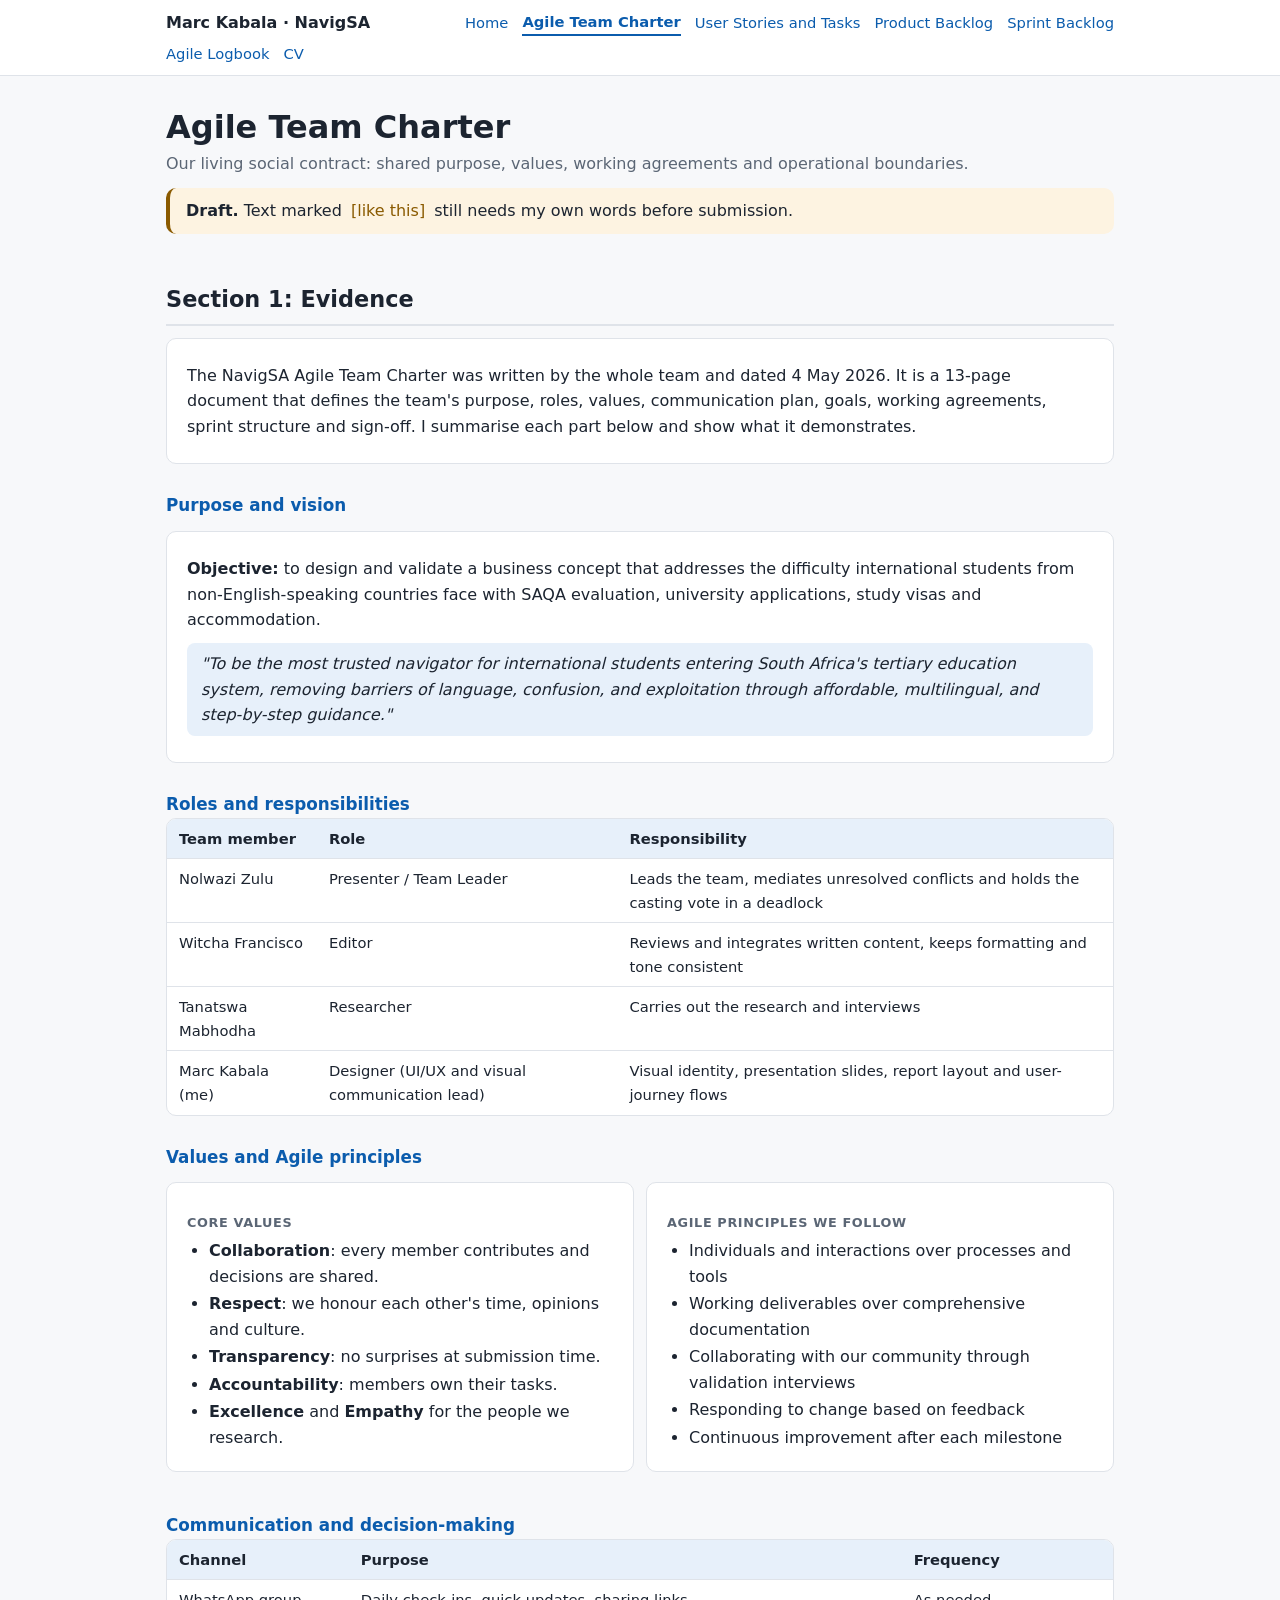
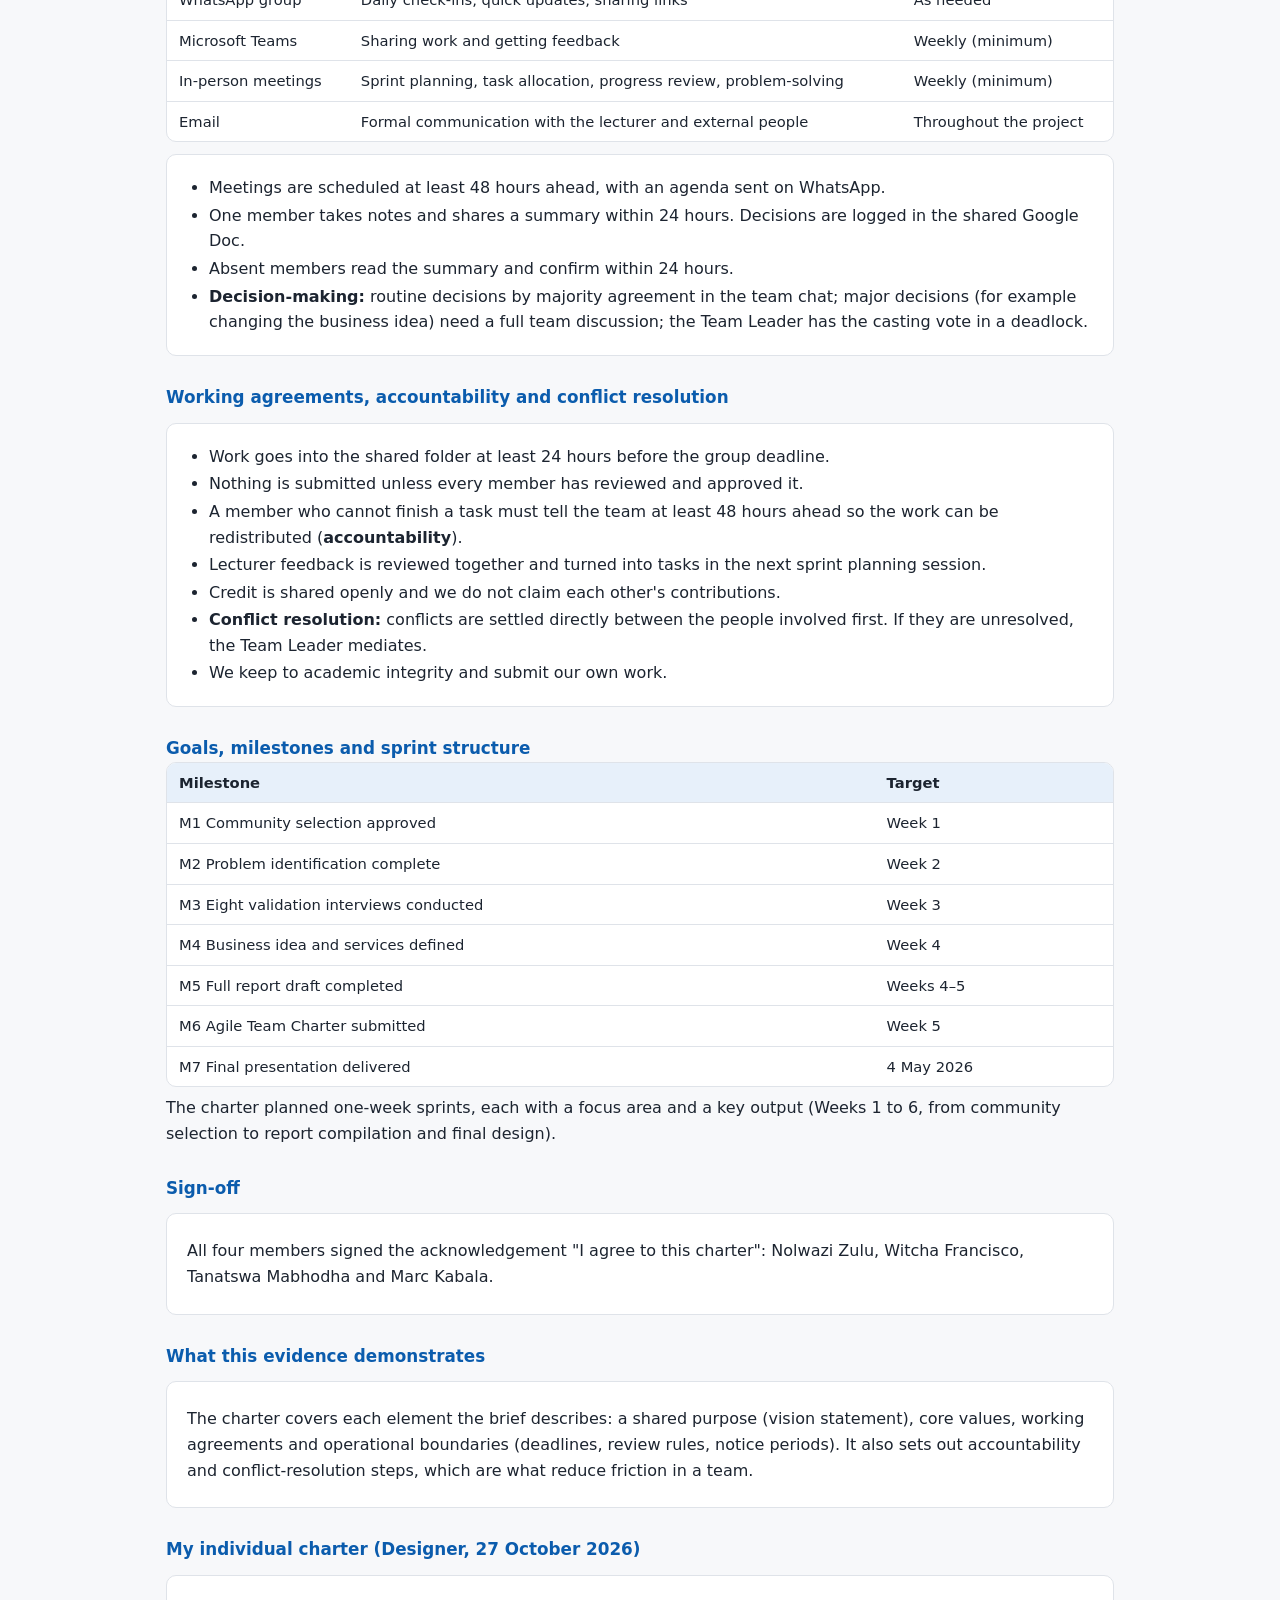
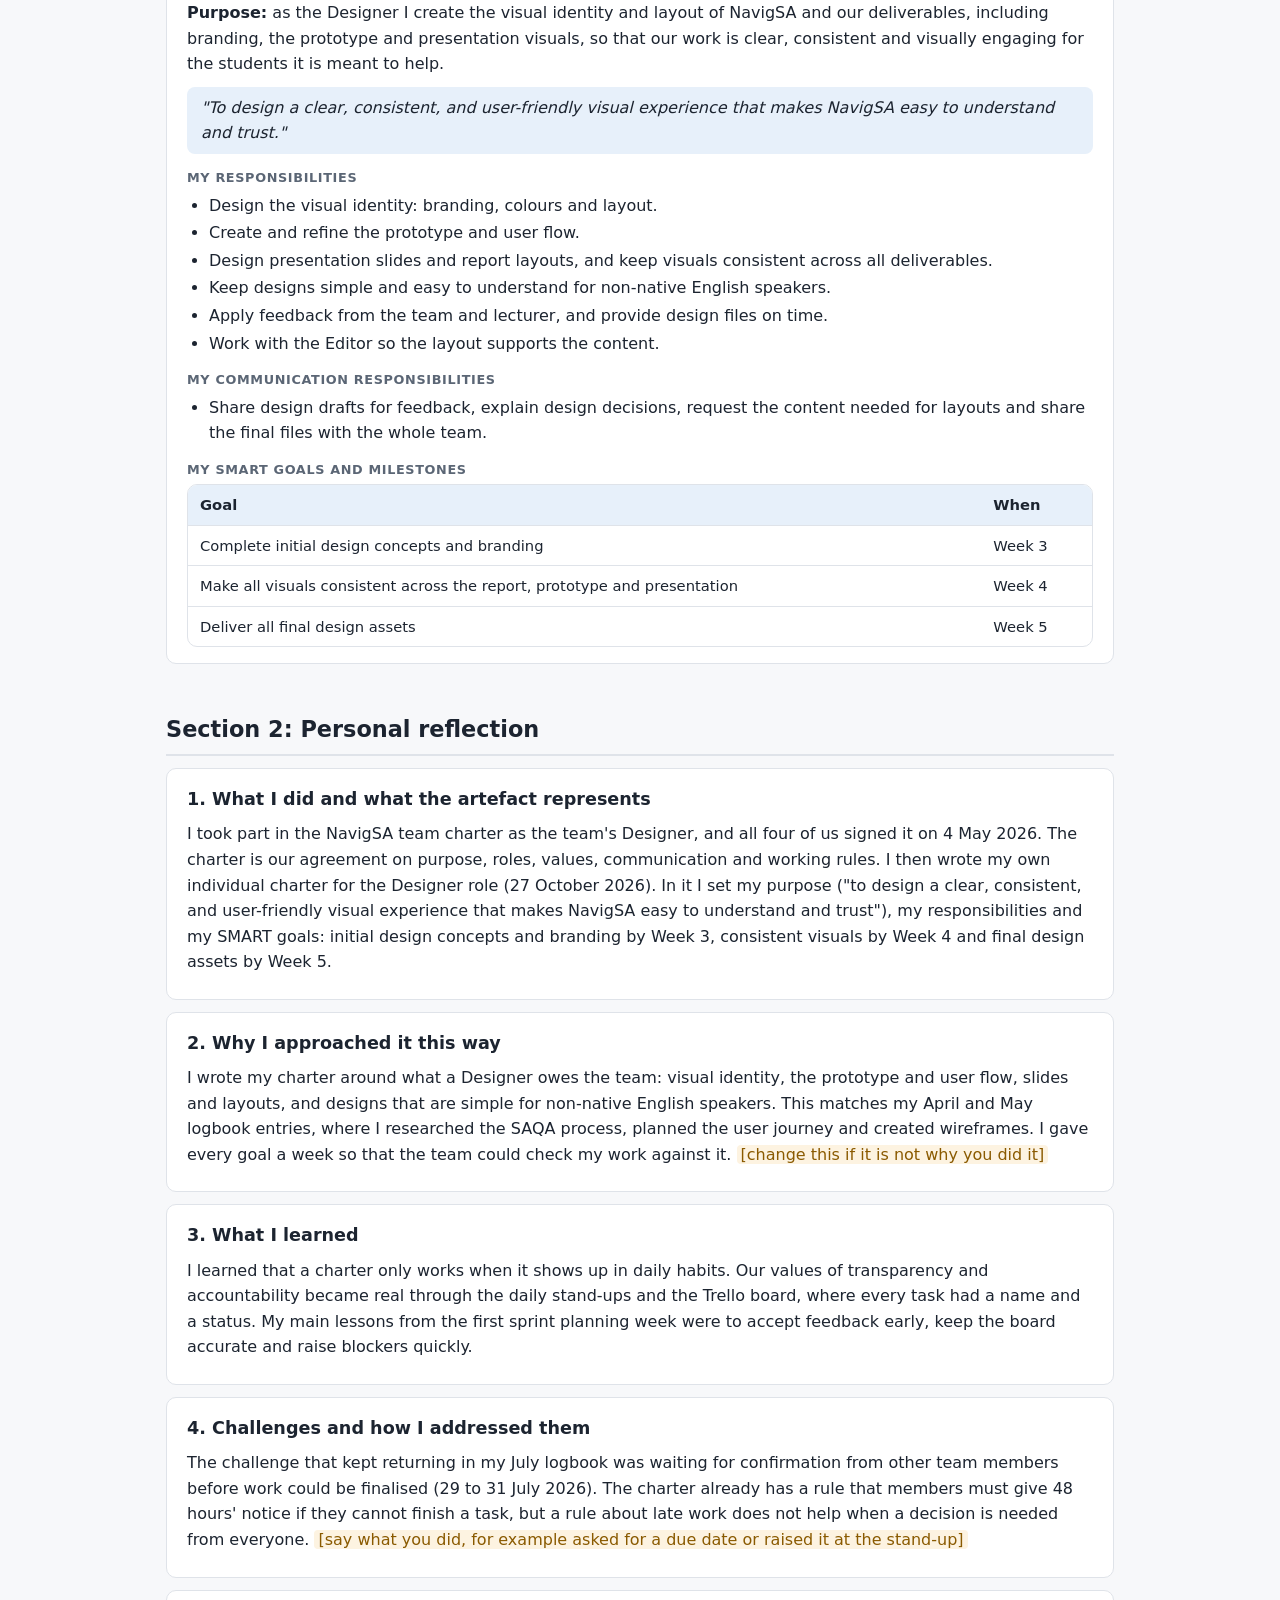
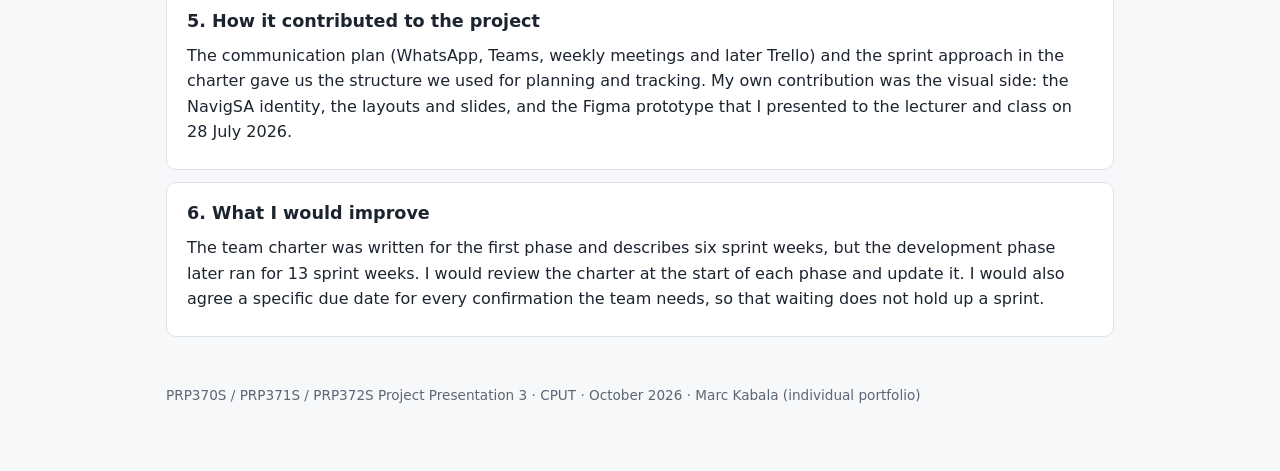
==== commit 305717bf: "Rebuild backlog PDFs and export from Trello; add multi-item sprint links Co-Authored-By: Claude Sonn" ====
--- a/agile-portfolio/charter.html
+++ b/agile-portfolio/charter.html
@@ -4,6 +4,7 @@
 <a class="skip" href="#main">Skip to content</a>
 <div class="topnav"><div><span class="brand">Marc Kabala · NavigSA</span><a href="index.html">Home</a><a href="charter.html" class=cur aria-current=page>Agile Team Charter</a><a href="user-stories.html">User Stories and Tasks</a><a href="product-backlog.html">Product Backlog</a><a href="sprint-backlog.html">Sprint Backlog</a><a href="logbook.html">Agile Logbook</a><a href="../">CV</a></div></div>
 <main id="main"><h1>Agile Team Charter</h1><p class="sub">Our living social contract: shared purpose, values, working agreements and operational boundaries.</p>
+<div class="draft"><strong>Draft.</strong> Text marked <span class="fill">[like this]</span> still needs my own words before submission.</div>
 <h2>Section 1: Evidence</h2>
 <div class=panel><p>The NavigSA Agile Team Charter was written by the whole team and dated 4 May 2026. It is a 13-page document that defines the team's purpose, roles, values, communication plan, goals, working agreements, sprint structure and sign-off. I summarise each part below and show what it demonstrates.</p></div>
 <h3 class=epic>Purpose and vision</h3>
@@ -32,5 +33,5 @@
 <h4>My responsibilities</h4><ul><li>Design the visual identity: branding, colours and layout.</li><li>Create and refine the prototype and user flow.</li><li>Design presentation slides and report layouts, and keep visuals consistent across all deliverables.</li><li>Keep designs simple and easy to understand for non-native English speakers.</li><li>Apply feedback from the team and lecturer, and provide design files on time.</li><li>Work with the Editor so the layout supports the content.</li></ul>
 <h4>My communication responsibilities</h4><ul><li>Share design drafts for feedback, explain design decisions, request the content needed for layouts and share the final files with the whole team.</li></ul>
 <h4>My SMART goals and milestones</h4><div class=table-wrap><table><thead><tr><th>Goal</th><th>When</th></tr></thead><tbody><tr><td>Complete initial design concepts and branding</td><td>Week 3</td></tr><tr><td>Make all visuals consistent across the report, prototype and presentation</td><td>Week 4</td></tr><tr><td>Deliver all final design assets</td><td>Week 5</td></tr></tbody></table></div></div>
-<h2 id=reflection>Section 2: Personal reflection</h2><div class=panel><h3>1. What I did and what the artefact represents</h3><p>I took part in the NavigSA team charter as the team's Designer, and all four of us signed it on 4 May 2026. The charter is our agreement on purpose, roles, values, communication and working rules. I then wrote my own individual charter for the Designer role (27 October 2026). In it I set my purpose ("to design a clear, consistent, and user-friendly visual experience that makes NavigSA easy to understand and trust"), my responsibilities and my SMART goals: initial design concepts and branding by Week 3, consistent visuals by Week 4 and final design assets by Week 5.</p></div><div class=panel><h3>2. Why I approached it this way</h3><p>I wrote my charter around what a Designer owes the team: visual identity, the prototype and user flow, slides and layouts, and designs that are simple for non-native English speakers. This matches my April and May logbook entries, where I researched the SAQA process, planned the user journey and created wireframes. I gave every goal a week so that the team could check my work against it. I also used weekly milestones (Weeks 3, 4 and 5) that match our sprint plan, so that each goal could be checked against the work.</p></div><div class=panel><h3>3. What I learned</h3><p>I learned that a charter only works when it shows up in daily habits. Our values of transparency and accountability became real through the daily stand-ups and the Trello board, where every task had a name and a status. My main lessons from the first sprint planning week were to accept feedback early, keep the board accurate and raise blockers quickly.</p></div><div class=panel><h3>4. Challenges and how I addressed them</h3><p>The challenge that kept returning in my July logbook was waiting for confirmation from other team members before work could be finalised (29 to 31 July 2026). The charter already has a rule that members must give 48 hours' notice if they cannot finish a task, but a rule about late work does not help when a decision is needed from everyone. I raised the delays in our stand-ups and followed up with members directly. We reviewed the backlog together on 30 July and finalised the first development sprint on 31 July. Next time I would set a due date for each person's confirmation.</p></div><div class=panel><h3>5. How it contributed to the project</h3><p>The communication plan (WhatsApp, Teams, weekly meetings and later Trello) and the sprint approach in the charter gave us the structure we used for planning and tracking. My own contribution was the visual side: the NavigSA identity, the layouts and slides, and the Figma prototype that I presented to the lecturer and class on 28 July 2026.</p></div><div class=panel><h3>6. What I would improve</h3><p>The team charter was written for the first phase and describes six sprint weeks, but the development phase later ran for 13 sprint weeks. I would review the charter at the start of each phase and update it. I would also agree a specific due date for every confirmation the team needs, so that waiting does not hold up a sprint.</p></div>
+<h2 id=reflection>Section 2: Personal reflection</h2><div class=panel><h3>1. What I did and what the artefact represents</h3><p>I took part in the NavigSA team charter as the team's Designer, and all four of us signed it on 4 May 2026. The charter is our agreement on purpose, roles, values, communication and working rules. I then wrote my own individual charter for the Designer role (27 October 2026). In it I set my purpose ("to design a clear, consistent, and user-friendly visual experience that makes NavigSA easy to understand and trust"), my responsibilities and my SMART goals: initial design concepts and branding by Week 3, consistent visuals by Week 4 and final design assets by Week 5.</p></div><div class=panel><h3>2. Why I approached it this way</h3><p>I wrote my charter around what a Designer owes the team: visual identity, the prototype and user flow, slides and layouts, and designs that are simple for non-native English speakers. This matches my April and May logbook entries, where I researched the SAQA process, planned the user journey and created wireframes. I gave every goal a week so that the team could check my work against it. <span class=fill>[change this if it is not why you did it]</span></p></div><div class=panel><h3>3. What I learned</h3><p>I learned that a charter only works when it shows up in daily habits. Our values of transparency and accountability became real through the daily stand-ups and the Trello board, where every task had a name and a status. My main lessons from the first sprint planning week were to accept feedback early, keep the board accurate and raise blockers quickly.</p></div><div class=panel><h3>4. Challenges and how I addressed them</h3><p>The challenge that kept returning in my July logbook was waiting for confirmation from other team members before work could be finalised (29 to 31 July 2026). The charter already has a rule that members must give 48 hours' notice if they cannot finish a task, but a rule about late work does not help when a decision is needed from everyone. <span class=fill>[say what you did, for example asked for a due date or raised it at the stand-up]</span></p></div><div class=panel><h3>5. How it contributed to the project</h3><p>The communication plan (WhatsApp, Teams, weekly meetings and later Trello) and the sprint approach in the charter gave us the structure we used for planning and tracking. My own contribution was the visual side: the NavigSA identity, the layouts and slides, and the Figma prototype that I presented to the lecturer and class on 28 July 2026.</p></div><div class=panel><h3>6. What I would improve</h3><p>The team charter was written for the first phase and describes six sprint weeks, but the development phase later ran for 13 sprint weeks. I would review the charter at the start of each phase and update it. I would also agree a specific due date for every confirmation the team needs, so that waiting does not hold up a sprint.</p></div>
 <footer>PRP370S / PRP371S / PRP372S Project Presentation 3 · CPUT · October 2026 · Marc Kabala (individual portfolio)</footer></main></body></html>
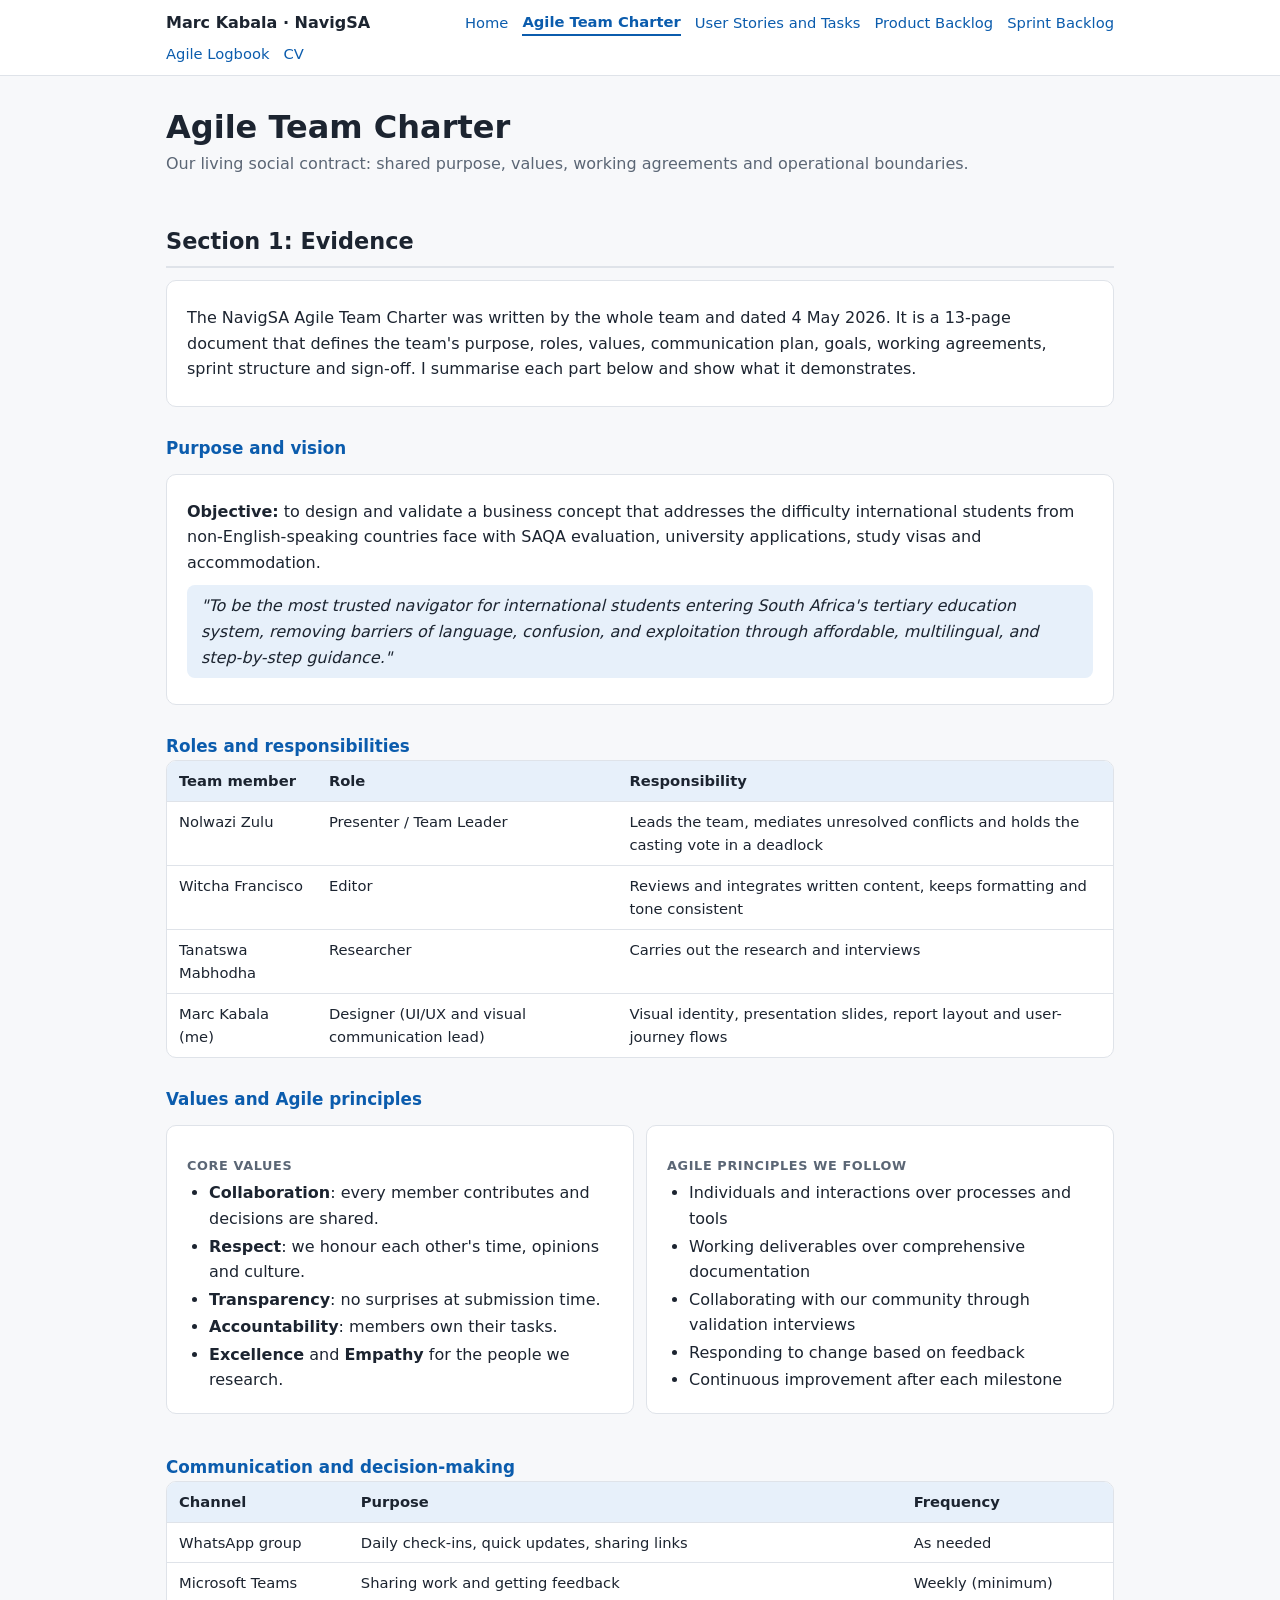
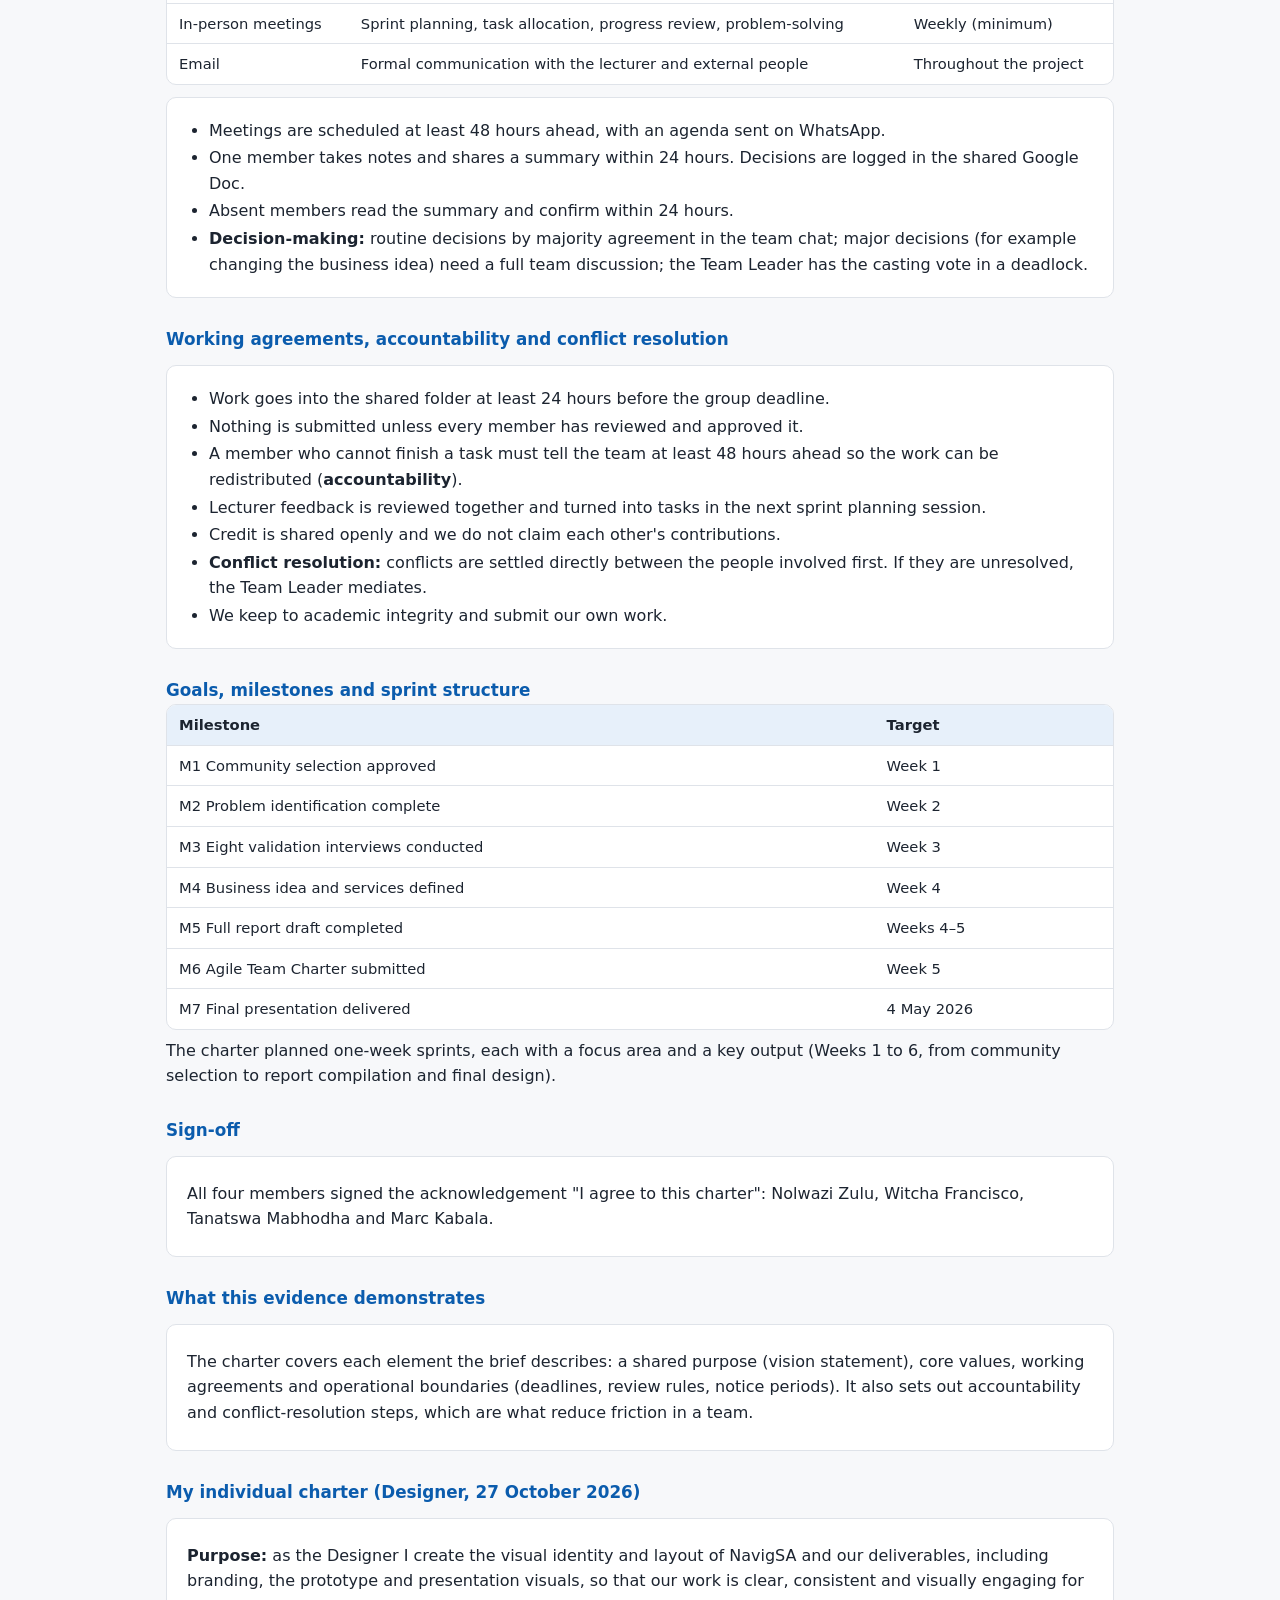
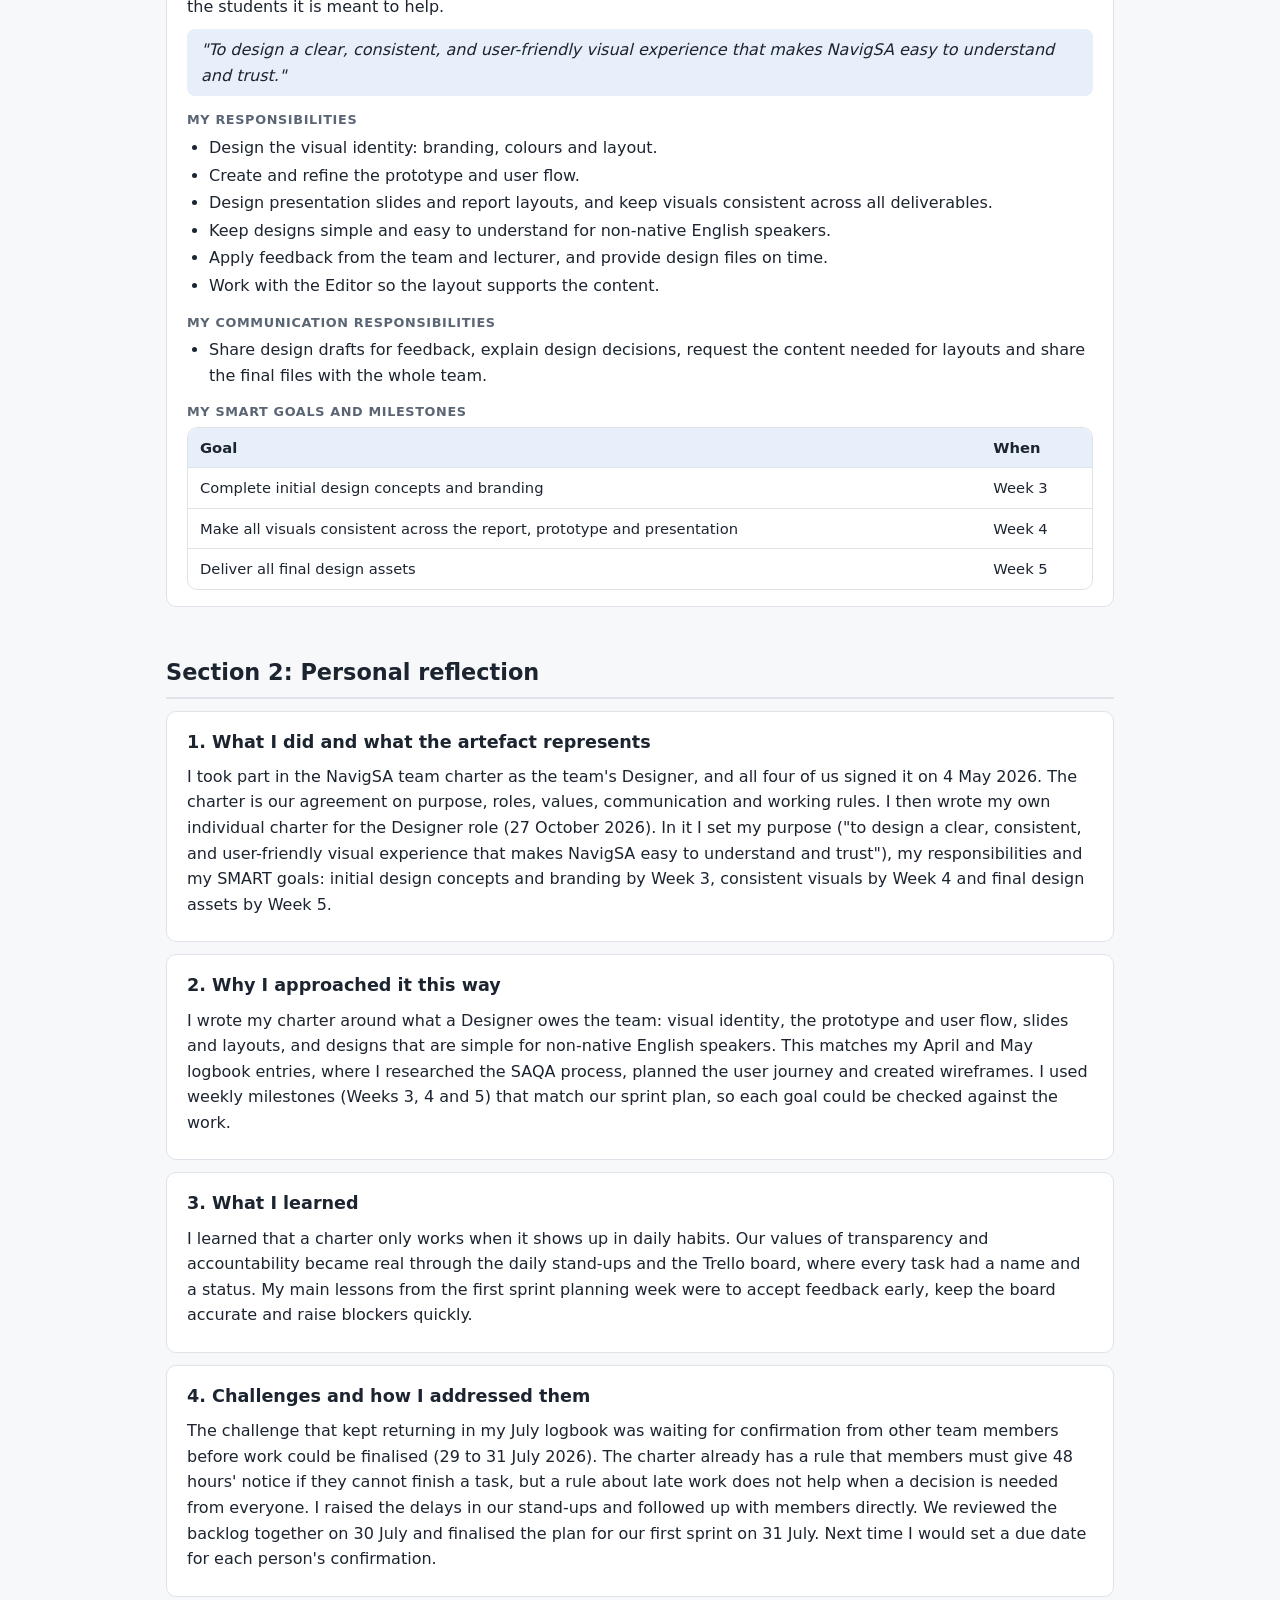
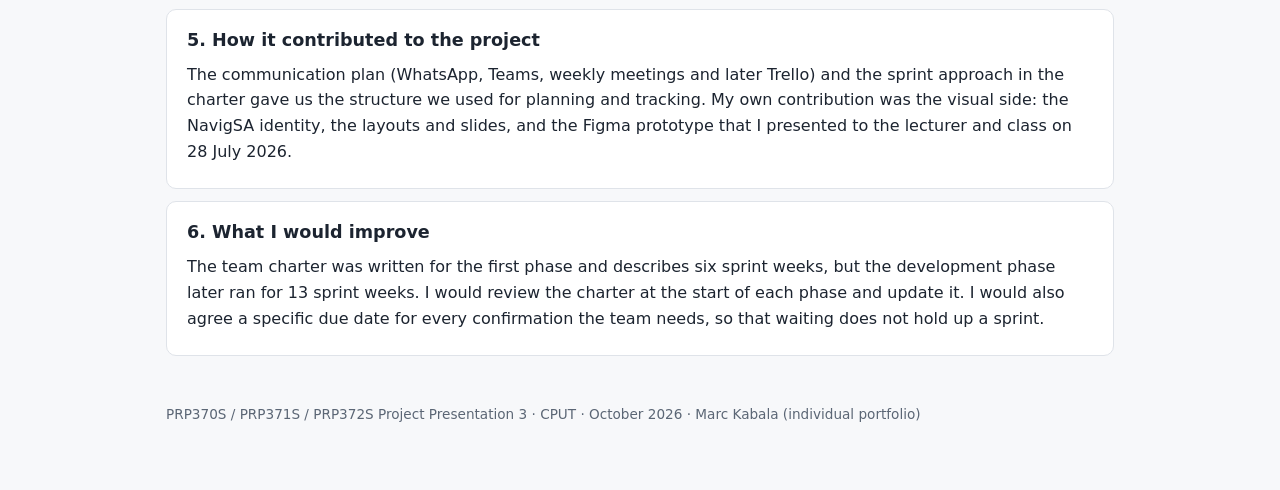
==== commit b9c22e54: "Fill reflections and sprint goals with Marc's answers; remove draft notices Co-Authored-By: Claude S" ====
--- a/agile-portfolio/charter.html
+++ b/agile-portfolio/charter.html
@@ -4,7 +4,7 @@
 <a class="skip" href="#main">Skip to content</a>
 <div class="topnav"><div><span class="brand">Marc Kabala · NavigSA</span><a href="index.html">Home</a><a href="charter.html" class=cur aria-current=page>Agile Team Charter</a><a href="user-stories.html">User Stories and Tasks</a><a href="product-backlog.html">Product Backlog</a><a href="sprint-backlog.html">Sprint Backlog</a><a href="logbook.html">Agile Logbook</a><a href="../">CV</a></div></div>
 <main id="main"><h1>Agile Team Charter</h1><p class="sub">Our living social contract: shared purpose, values, working agreements and operational boundaries.</p>
-<div class="draft"><strong>Draft.</strong> Text marked <span class="fill">[like this]</span> still needs my own words before submission.</div>
+
 <h2>Section 1: Evidence</h2>
 <div class=panel><p>The NavigSA Agile Team Charter was written by the whole team and dated 4 May 2026. It is a 13-page document that defines the team's purpose, roles, values, communication plan, goals, working agreements, sprint structure and sign-off. I summarise each part below and show what it demonstrates.</p></div>
 <h3 class=epic>Purpose and vision</h3>
@@ -33,5 +33,5 @@
 <h4>My responsibilities</h4><ul><li>Design the visual identity: branding, colours and layout.</li><li>Create and refine the prototype and user flow.</li><li>Design presentation slides and report layouts, and keep visuals consistent across all deliverables.</li><li>Keep designs simple and easy to understand for non-native English speakers.</li><li>Apply feedback from the team and lecturer, and provide design files on time.</li><li>Work with the Editor so the layout supports the content.</li></ul>
 <h4>My communication responsibilities</h4><ul><li>Share design drafts for feedback, explain design decisions, request the content needed for layouts and share the final files with the whole team.</li></ul>
 <h4>My SMART goals and milestones</h4><div class=table-wrap><table><thead><tr><th>Goal</th><th>When</th></tr></thead><tbody><tr><td>Complete initial design concepts and branding</td><td>Week 3</td></tr><tr><td>Make all visuals consistent across the report, prototype and presentation</td><td>Week 4</td></tr><tr><td>Deliver all final design assets</td><td>Week 5</td></tr></tbody></table></div></div>
-<h2 id=reflection>Section 2: Personal reflection</h2><div class=panel><h3>1. What I did and what the artefact represents</h3><p>I took part in the NavigSA team charter as the team's Designer, and all four of us signed it on 4 May 2026. The charter is our agreement on purpose, roles, values, communication and working rules. I then wrote my own individual charter for the Designer role (27 October 2026). In it I set my purpose ("to design a clear, consistent, and user-friendly visual experience that makes NavigSA easy to understand and trust"), my responsibilities and my SMART goals: initial design concepts and branding by Week 3, consistent visuals by Week 4 and final design assets by Week 5.</p></div><div class=panel><h3>2. Why I approached it this way</h3><p>I wrote my charter around what a Designer owes the team: visual identity, the prototype and user flow, slides and layouts, and designs that are simple for non-native English speakers. This matches my April and May logbook entries, where I researched the SAQA process, planned the user journey and created wireframes. I gave every goal a week so that the team could check my work against it. <span class=fill>[change this if it is not why you did it]</span></p></div><div class=panel><h3>3. What I learned</h3><p>I learned that a charter only works when it shows up in daily habits. Our values of transparency and accountability became real through the daily stand-ups and the Trello board, where every task had a name and a status. My main lessons from the first sprint planning week were to accept feedback early, keep the board accurate and raise blockers quickly.</p></div><div class=panel><h3>4. Challenges and how I addressed them</h3><p>The challenge that kept returning in my July logbook was waiting for confirmation from other team members before work could be finalised (29 to 31 July 2026). The charter already has a rule that members must give 48 hours' notice if they cannot finish a task, but a rule about late work does not help when a decision is needed from everyone. <span class=fill>[say what you did, for example asked for a due date or raised it at the stand-up]</span></p></div><div class=panel><h3>5. How it contributed to the project</h3><p>The communication plan (WhatsApp, Teams, weekly meetings and later Trello) and the sprint approach in the charter gave us the structure we used for planning and tracking. My own contribution was the visual side: the NavigSA identity, the layouts and slides, and the Figma prototype that I presented to the lecturer and class on 28 July 2026.</p></div><div class=panel><h3>6. What I would improve</h3><p>The team charter was written for the first phase and describes six sprint weeks, but the development phase later ran for 13 sprint weeks. I would review the charter at the start of each phase and update it. I would also agree a specific due date for every confirmation the team needs, so that waiting does not hold up a sprint.</p></div>
+<h2 id=reflection>Section 2: Personal reflection</h2><div class=panel><h3>1. What I did and what the artefact represents</h3><p>I took part in the NavigSA team charter as the team's Designer, and all four of us signed it on 4 May 2026. The charter is our agreement on purpose, roles, values, communication and working rules. I then wrote my own individual charter for the Designer role (27 October 2026). In it I set my purpose ("to design a clear, consistent, and user-friendly visual experience that makes NavigSA easy to understand and trust"), my responsibilities and my SMART goals: initial design concepts and branding by Week 3, consistent visuals by Week 4 and final design assets by Week 5.</p></div><div class=panel><h3>2. Why I approached it this way</h3><p>I wrote my charter around what a Designer owes the team: visual identity, the prototype and user flow, slides and layouts, and designs that are simple for non-native English speakers. This matches my April and May logbook entries, where I researched the SAQA process, planned the user journey and created wireframes. I used weekly milestones (Weeks 3, 4 and 5) that match our sprint plan, so each goal could be checked against the work.</p></div><div class=panel><h3>3. What I learned</h3><p>I learned that a charter only works when it shows up in daily habits. Our values of transparency and accountability became real through the daily stand-ups and the Trello board, where every task had a name and a status. My main lessons from the first sprint planning week were to accept feedback early, keep the board accurate and raise blockers quickly.</p></div><div class=panel><h3>4. Challenges and how I addressed them</h3><p>The challenge that kept returning in my July logbook was waiting for confirmation from other team members before work could be finalised (29 to 31 July 2026). The charter already has a rule that members must give 48 hours' notice if they cannot finish a task, but a rule about late work does not help when a decision is needed from everyone. I raised the delays in our stand-ups and followed up with members directly. We reviewed the backlog together on 30 July and finalised the plan for our first sprint on 31 July. Next time I would set a due date for each person's confirmation.</p></div><div class=panel><h3>5. How it contributed to the project</h3><p>The communication plan (WhatsApp, Teams, weekly meetings and later Trello) and the sprint approach in the charter gave us the structure we used for planning and tracking. My own contribution was the visual side: the NavigSA identity, the layouts and slides, and the Figma prototype that I presented to the lecturer and class on 28 July 2026.</p></div><div class=panel><h3>6. What I would improve</h3><p>The team charter was written for the first phase and describes six sprint weeks, but the development phase later ran for 13 sprint weeks. I would review the charter at the start of each phase and update it. I would also agree a specific due date for every confirmation the team needs, so that waiting does not hold up a sprint.</p></div>
 <footer>PRP370S / PRP371S / PRP372S Project Presentation 3 · CPUT · October 2026 · Marc Kabala (individual portfolio)</footer></main></body></html>
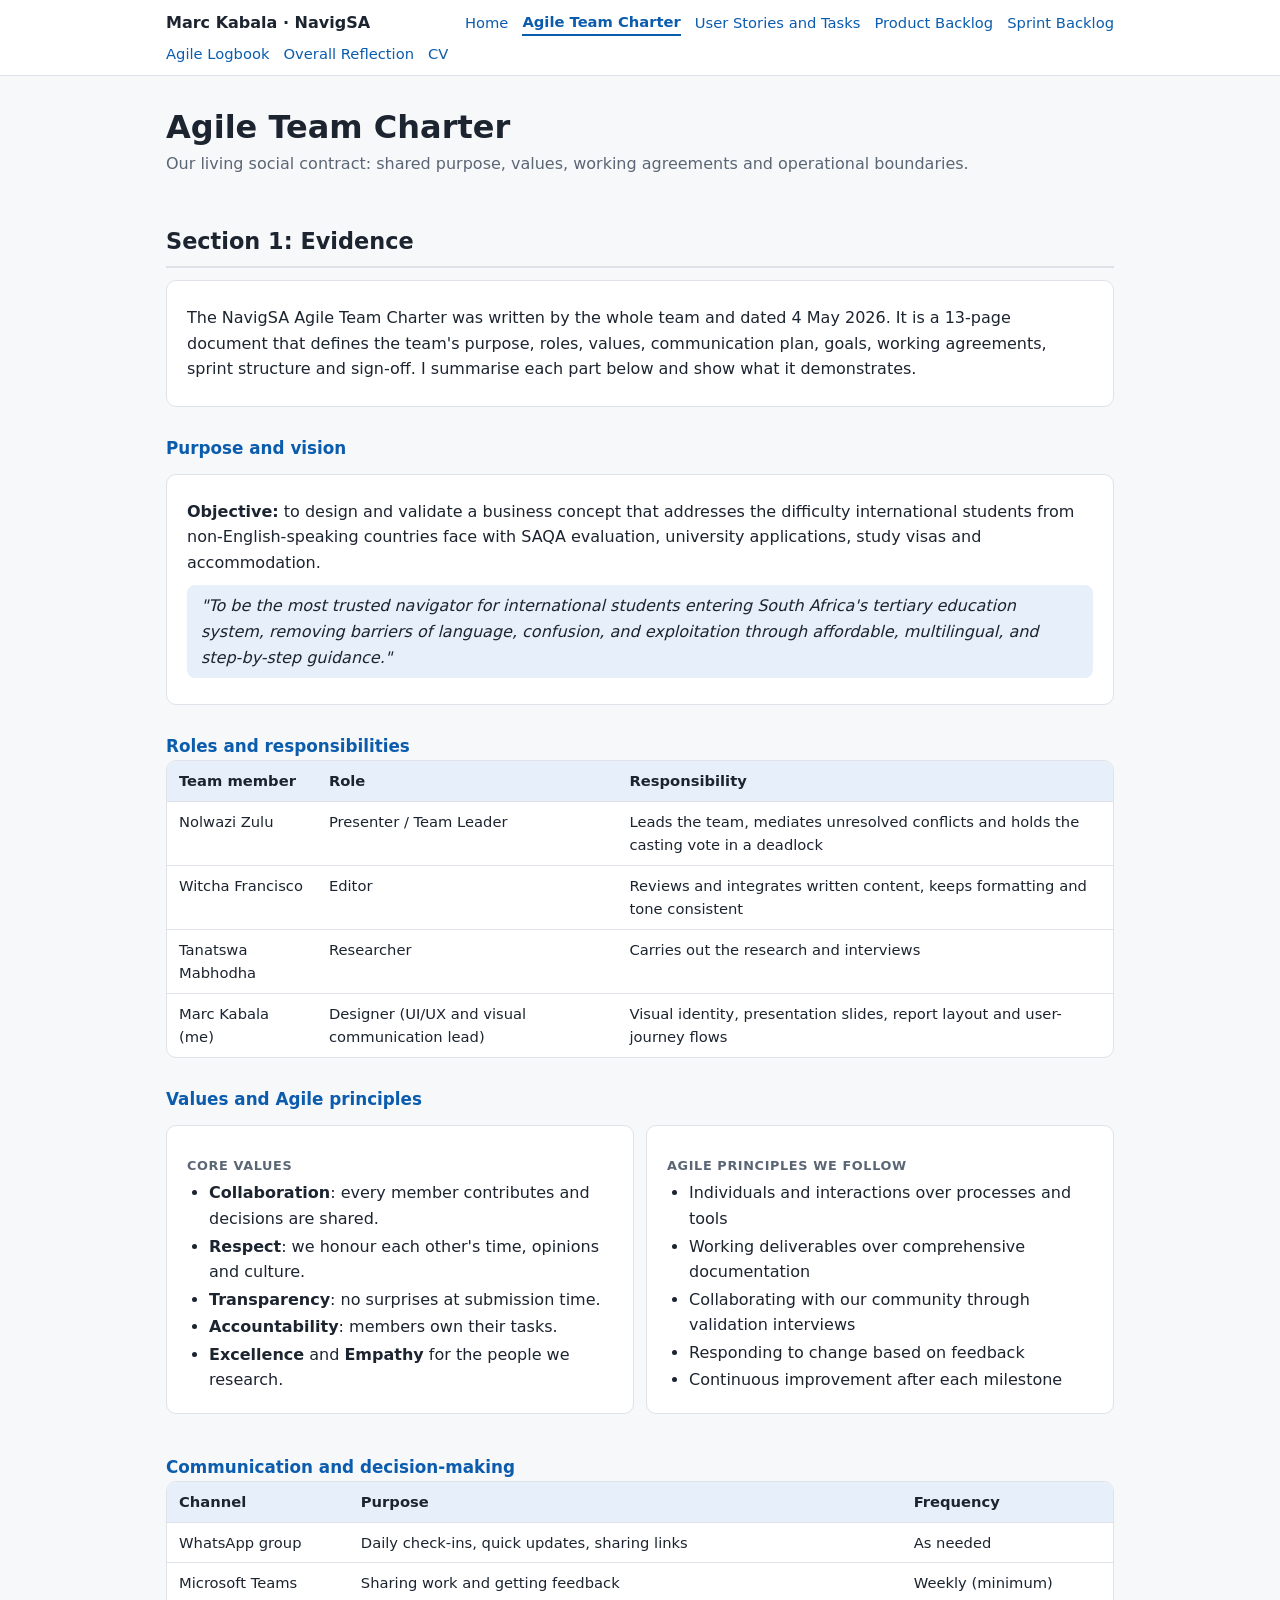
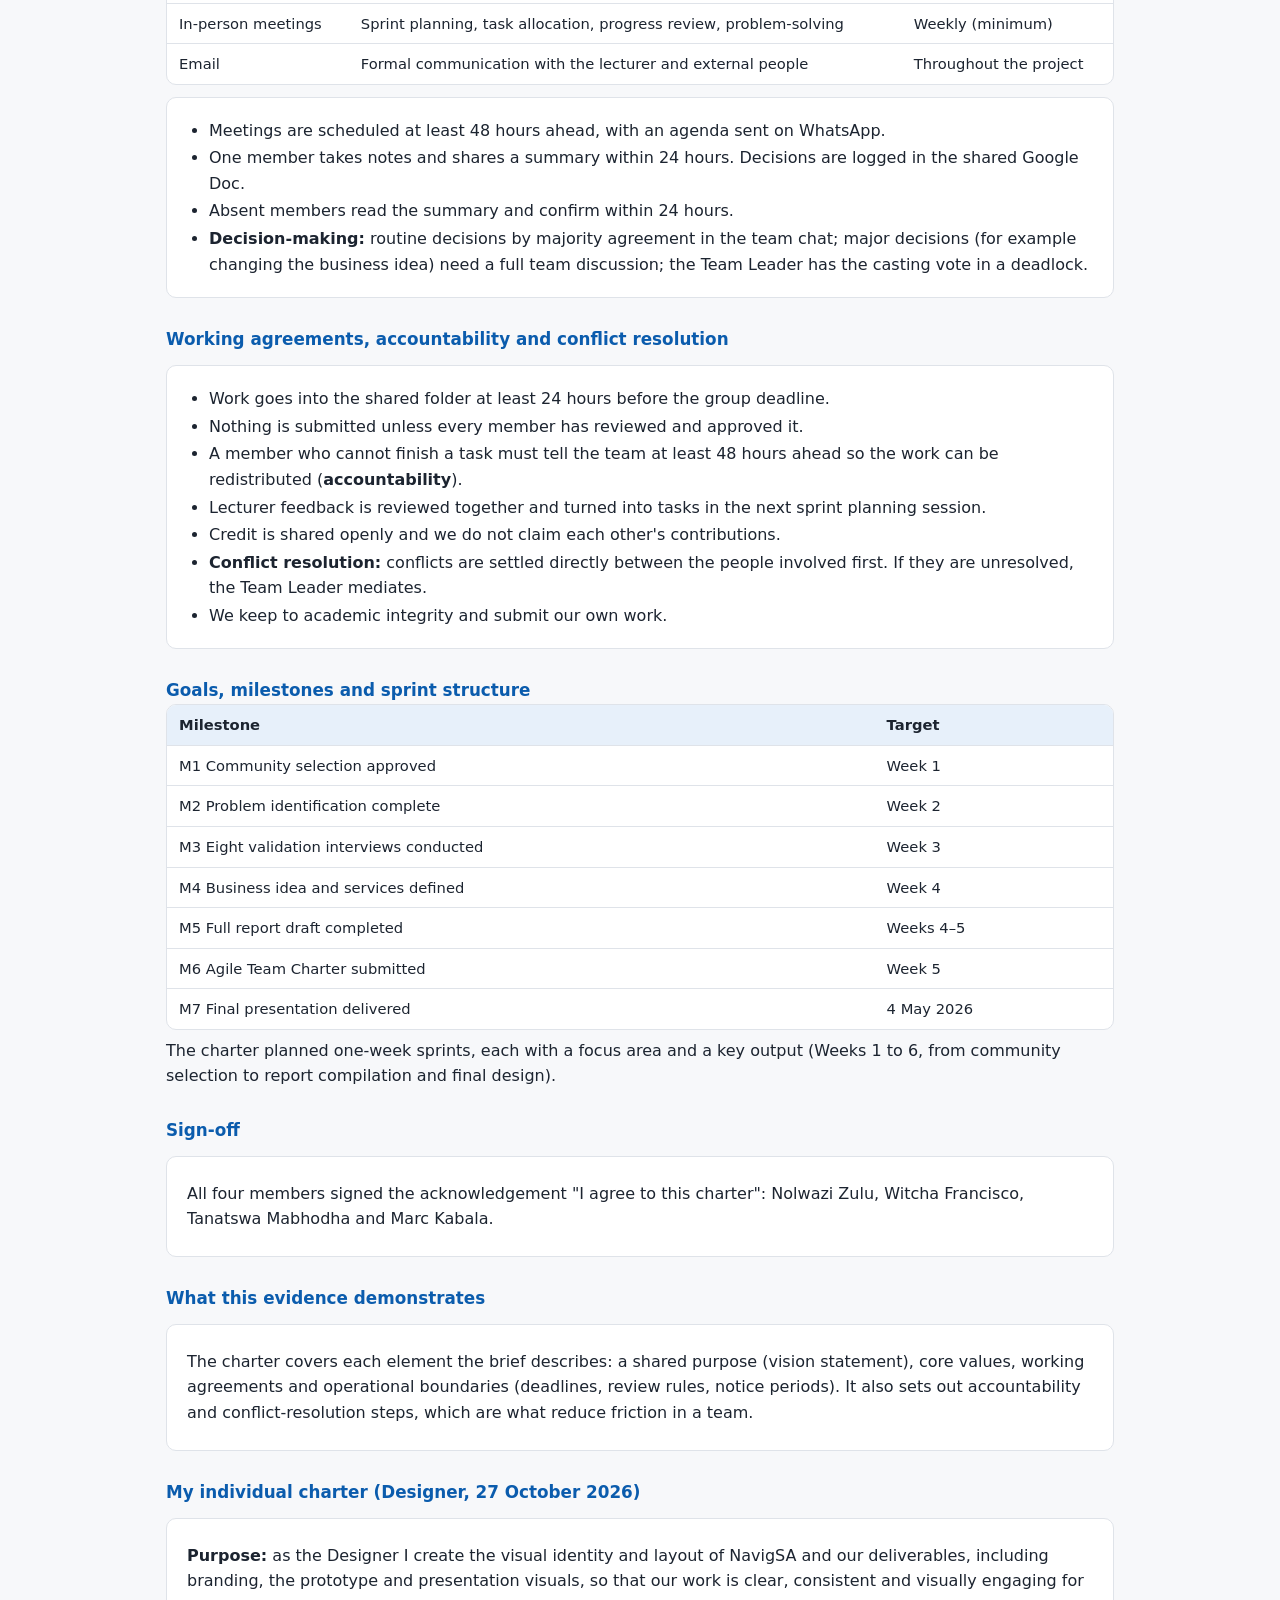
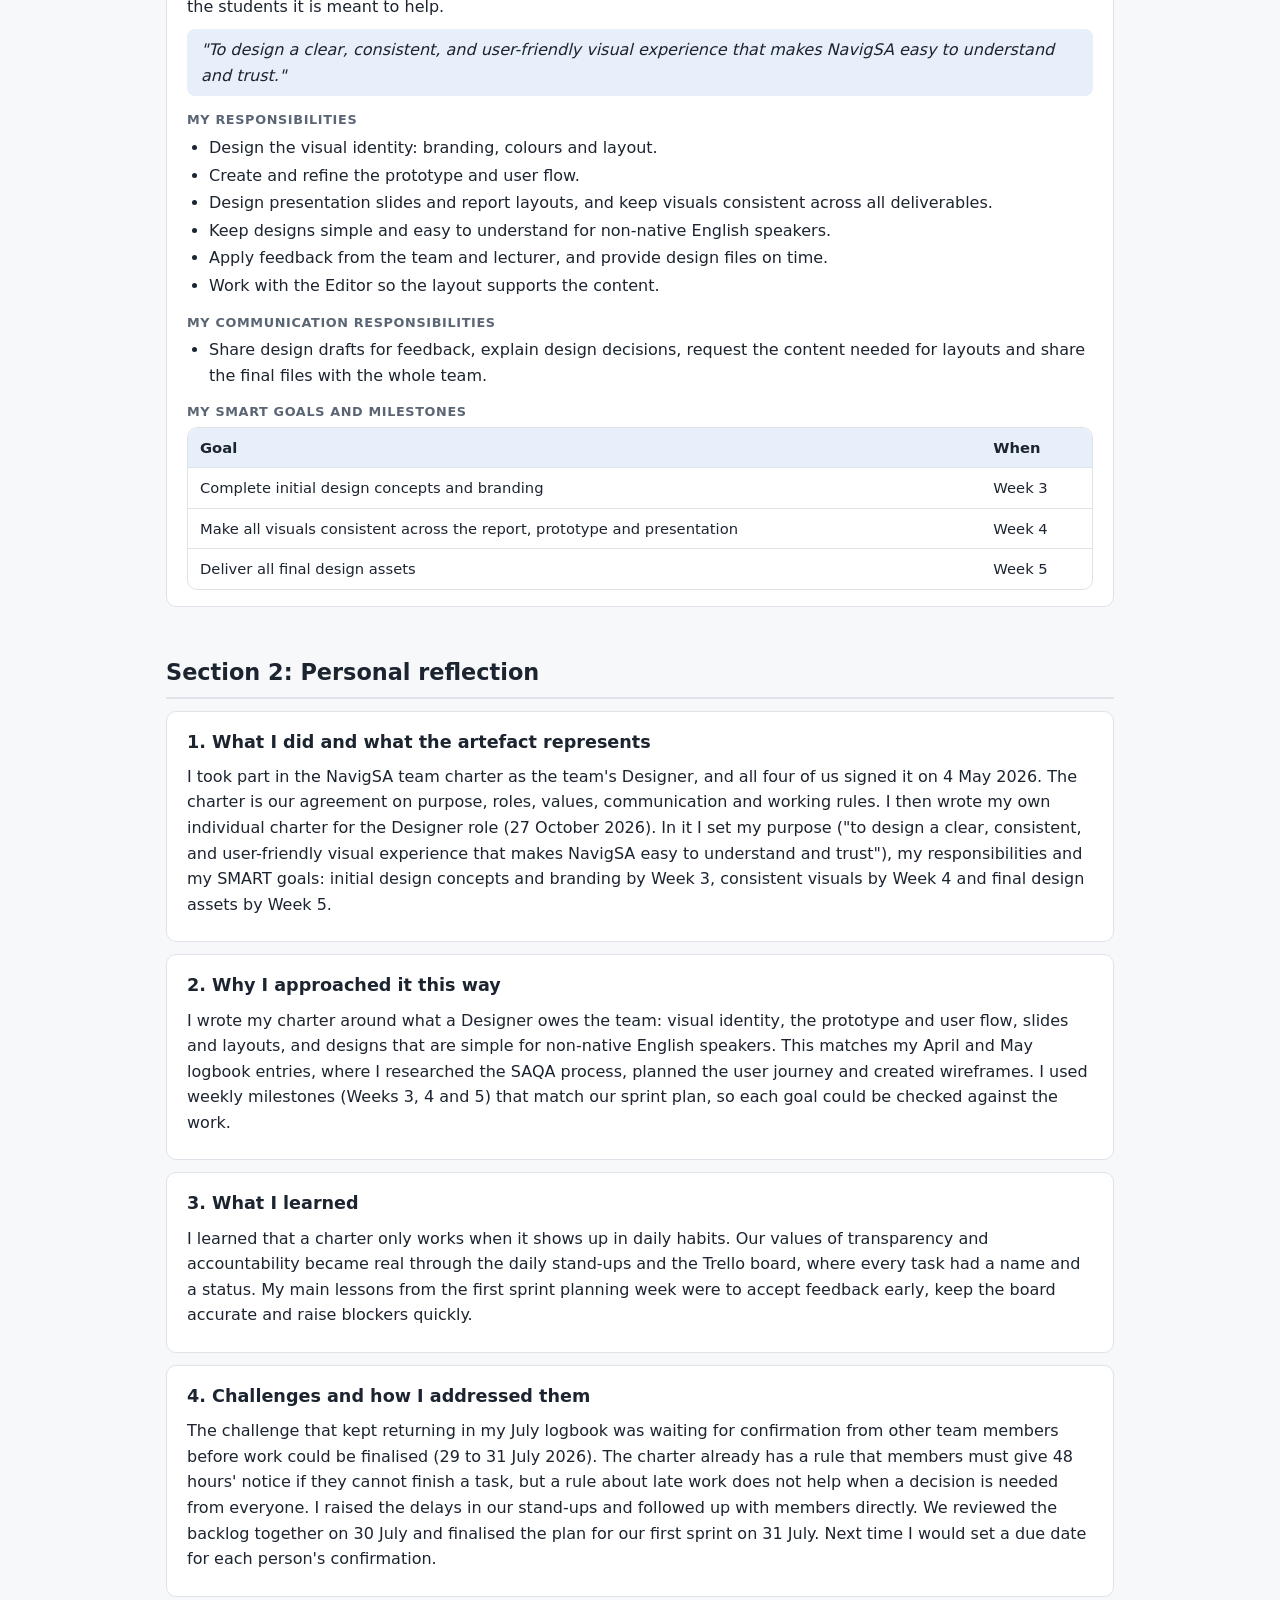
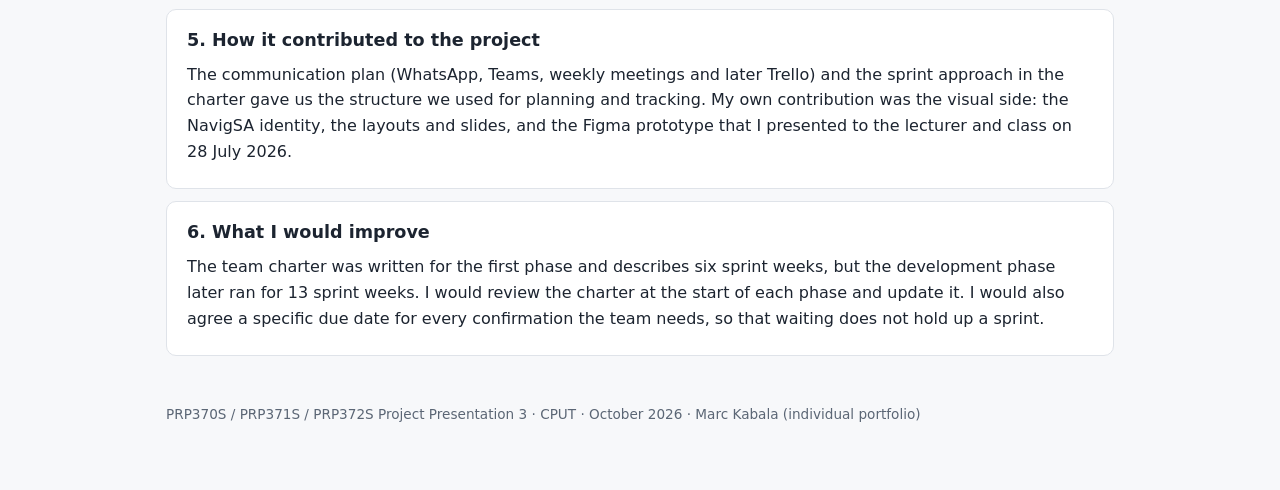
==== commit e17e14fd: "Add Overall Reflection page; update story counts to 29 cards Co-Authored-By: Claude Sonnet 5.5 <nore" ====
--- a/agile-portfolio/charter.html
+++ b/agile-portfolio/charter.html
@@ -2,7 +2,7 @@
 <title>Agile Team Charter | NavigSA Agile Portfolio | Marc Kabala</title>
 <meta name="description" content="Our living social contract: shared purpose, values, working agreements and operational boundaries."><link rel="stylesheet" href="assets/style.css"></head><body>
 <a class="skip" href="#main">Skip to content</a>
-<div class="topnav"><div><span class="brand">Marc Kabala · NavigSA</span><a href="index.html">Home</a><a href="charter.html" class=cur aria-current=page>Agile Team Charter</a><a href="user-stories.html">User Stories and Tasks</a><a href="product-backlog.html">Product Backlog</a><a href="sprint-backlog.html">Sprint Backlog</a><a href="logbook.html">Agile Logbook</a><a href="../">CV</a></div></div>
+<div class="topnav"><div><span class="brand">Marc Kabala · NavigSA</span><a href="index.html">Home</a><a href="charter.html" class=cur aria-current=page>Agile Team Charter</a><a href="user-stories.html">User Stories and Tasks</a><a href="product-backlog.html">Product Backlog</a><a href="sprint-backlog.html">Sprint Backlog</a><a href="logbook.html">Agile Logbook</a><a href="reflection-overall.html">Overall Reflection</a><a href="../">CV</a></div></div>
 <main id="main"><h1>Agile Team Charter</h1><p class="sub">Our living social contract: shared purpose, values, working agreements and operational boundaries.</p>
 
 <h2>Section 1: Evidence</h2>
